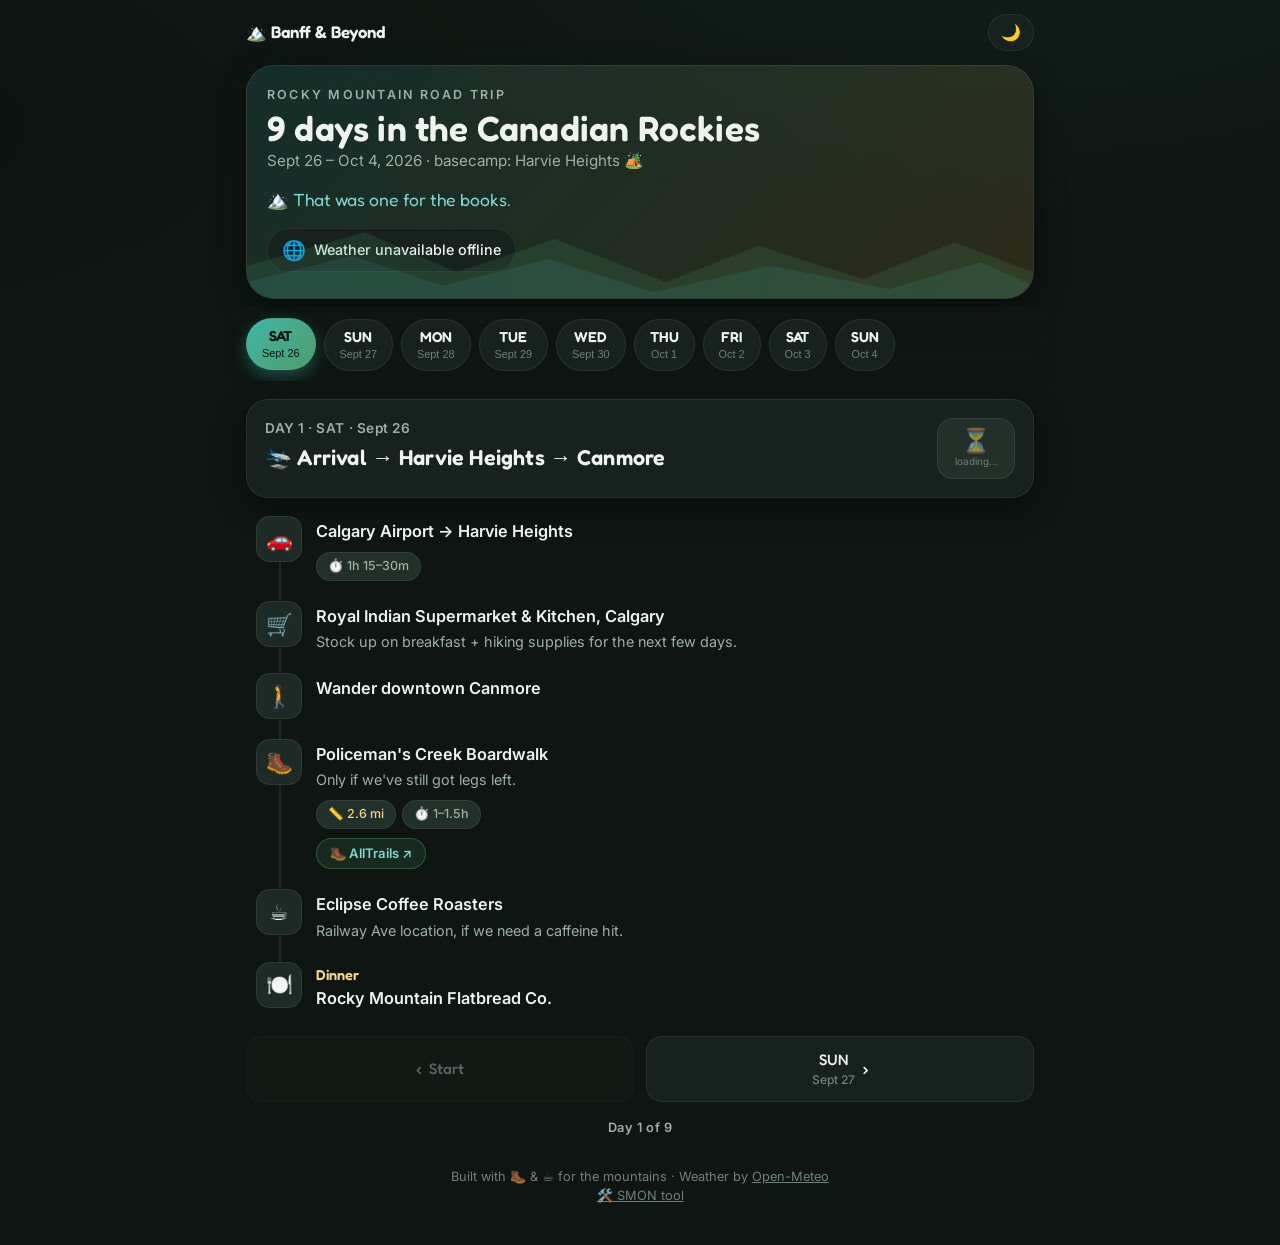
==== trips/2026/09/banff.html @ 2fdc18a4 "restore itenrary" ====
<!doctype html>
<html lang="en" data-theme="dark">
<head>
<meta charset="utf-8">
<meta name="viewport" content="width=device-width, initial-scale=1, viewport-fit=cover">
<meta name="theme-color" content="#0e1512">
<title>🏔️ Banff Trip · Sept 26 – Oct 4</title>
<link rel="icon" href="data:image/svg+xml,%3Csvg xmlns='http://www.w3.org/2000/svg' viewBox='0 0 100 100'%3E%3Ctext y='.9em' font-size='90'%3E🏔️%3C/text%3E%3C/svg%3E">
<link rel="preconnect" href="https://fonts.googleapis.com">
<link rel="preconnect" href="https://fonts.gstatic.com" crossorigin>
<link href="https://fonts.googleapis.com/css2?family=Fredoka:wght@400;500;600;700&family=Inter:wght@400;500;600;700&display=swap" rel="stylesheet">
<style>
  :root{
    --gold:#e8b04b; --gold-soft:#f4d18a;
    --teal:#3fb6a8; --teal-soft:#7fd6cc;
    --pine:#4f9d69; --berry:#d9756b;
    --radius-xl:28px; --radius-lg:22px; --radius-md:16px; --radius-sm:12px;
    --shadow:0 10px 30px rgba(0,0,0,.35);
    --ease:cubic-bezier(.22,1,.36,1);
  }
  html[data-theme="dark"]{
    --bg:#0e1512; --bg-grad1:#12201b; --bg-grad2:#0c1411;
    --surface:#17211d; --surface-2:#1e2a25; --surface-3:#243029;
    --text:#eef3f0; --text-dim:#9db0a7; --text-faint:#6f817a;
    --border:rgba(255,255,255,.08); --border-strong:rgba(255,255,255,.14);
    --chip:#22302a;
  }
  html[data-theme="light"]{
    --bg:#f4f1e9; --bg-grad1:#eef4ee; --bg-grad2:#f6f2e8;
    --surface:#ffffff; --surface-2:#f6f6f0; --surface-3:#eef0e8;
    --text:#1e2a25; --text-dim:#5a6b63; --text-faint:#8a978f;
    --border:rgba(0,0,0,.08); --border-strong:rgba(0,0,0,.14);
    --chip:#eef2ec; --shadow:0 10px 30px rgba(60,70,60,.12);
  }
  *{box-sizing:border-box;-webkit-tap-highlight-color:transparent}
  body{
    margin:0; font-family:'Inter',system-ui,sans-serif; color:var(--text);
    background:
      radial-gradient(1200px 600px at 80% -10%, var(--bg-grad1), transparent 60%),
      radial-gradient(1000px 500px at -10% 10%, var(--bg-grad2), transparent 55%),
      var(--bg);
    min-height:100vh; line-height:1.5;
    padding-bottom:calc(env(safe-area-inset-bottom) + 40px);
    overflow-x:hidden;
  }
  h1,h2,h3,.display{font-family:'Fredoka',sans-serif;font-weight:600;letter-spacing:.2px}
  a{color:var(--teal-soft)}
  .wrap{max-width:820px;margin:0 auto;padding:0 16px}

  /* ===== Banner ===== */
  .banner{
    position:relative; overflow:hidden; margin:14px 0 8px;
    border-radius:var(--radius-xl); border:1px solid var(--border);
    background:linear-gradient(135deg, rgba(63,182,168,.16), rgba(232,176,75,.14));
    box-shadow:var(--shadow);
  }
  .banner .mountains{position:absolute;inset:auto 0 -1px 0;width:100%;height:80px;opacity:.5}
  .banner-inner{position:relative;padding:20px 20px 26px}
  .kicker{font-size:.78rem;letter-spacing:.18em;text-transform:uppercase;color:var(--text-dim);font-weight:600}
  .banner h1{margin:.15em 0 .1em;font-size:clamp(1.5rem,6vw,2.2rem);line-height:1.05;overflow-wrap:anywhere}
  .banner .sub{color:var(--text-dim);font-size:.95rem}
  .countdown{display:flex;gap:8px;margin-top:16px;flex-wrap:wrap}
  .cd-cell{
    background:var(--surface);border:1px solid var(--border);border-radius:var(--radius-md);
    padding:10px 12px;min-width:64px;text-align:center;backdrop-filter:blur(6px)
  }
  .cd-num{font-family:'Fredoka';font-size:1.7rem;font-weight:700;line-height:1;color:var(--gold-soft)}
  .cd-lbl{font-size:.62rem;letter-spacing:.12em;text-transform:uppercase;color:var(--text-faint);margin-top:4px}
  .cd-msg{margin-top:14px;font-family:'Fredoka';font-size:1.1rem;color:var(--teal-soft)}
  .wx-now{
    display:inline-flex;align-items:center;gap:8px;margin-top:14px;
    background:var(--surface);border:1px solid var(--border);border-radius:999px;
    padding:7px 14px;font-size:.9rem;font-weight:500
  }
  .wx-now .emoji{font-size:1.2rem}

  .topbar{display:flex;justify-content:space-between;align-items:center;gap:10px;padding-top:14px}
  .brand{font-family:'Fredoka';font-weight:600;font-size:1.05rem;display:flex;align-items:center;gap:8px}
  .toggle{
    border:1px solid var(--border);background:var(--surface);color:var(--text);
    border-radius:999px;padding:8px 12px;font-size:1rem;cursor:pointer;transition:transform .2s var(--ease)
  }
  .toggle:active{transform:scale(.9)}

  /* ===== Day tabs ===== */
  .tabs{
    position:sticky;top:0;z-index:20;margin:6px -16px 0;padding:12px 16px 10px;
    display:flex;gap:8px;overflow-x:auto;scrollbar-width:none;
    -webkit-overflow-scrolling:touch;
    background:linear-gradient(var(--bg), color-mix(in srgb, var(--bg) 82%, transparent));
    backdrop-filter:blur(10px);
  }
  .tabs::-webkit-scrollbar{display:none}
  .tab{
    flex:0 0 auto;border:1px solid var(--border);background:var(--surface);
    border-radius:999px;padding:9px 15px;cursor:pointer;transition:all .25s var(--ease);
    text-align:center;line-height:1.15;color:var(--text-dim)
  }
  .tab .dow{font-family:'Fredoka';font-weight:600;font-size:.9rem;display:block;color:var(--text)}
  .tab .dt{font-size:.68rem;color:var(--text-faint)}
  .tab.active{background:linear-gradient(135deg,var(--teal),var(--pine));border-color:transparent;transform:translateY(-1px);box-shadow:0 6px 16px rgba(63,182,168,.35)}
  .tab.active .dow,.tab.active .dt{color:#08130f}
  .tab.today::after{content:"•";color:var(--gold);margin-left:5px}

  /* ===== Day view ===== */
  .day{padding-top:18px;animation:rise .5s var(--ease) both}
  @keyframes rise{from{opacity:0;transform:translateY(14px)}to{opacity:1;transform:none}}
  .day-head{
    display:flex;align-items:flex-start;justify-content:space-between;gap:14px;
    background:var(--surface);border:1px solid var(--border);border-radius:var(--radius-lg);
    padding:18px 18px;box-shadow:var(--shadow)
  }
  .day-head .emoji{font-size:2.2rem;line-height:1}
  .day-head>div:first-child{min-width:0}
  .day-head h2{margin:.1em 0 .15em;font-size:1.35rem;overflow-wrap:anywhere}
  .day-meta{color:var(--text-dim);font-size:.85rem;font-weight:600;letter-spacing:.04em}
  .wx-day{flex:0 0 auto;text-align:center;min-width:78px;background:var(--chip);border:1px solid var(--border);border-radius:var(--radius-md);padding:10px 8px}
  .wx-day .em{font-size:1.5rem;line-height:1}
  .wx-day .hi{font-family:'Fredoka';font-weight:600;font-size:1rem;margin-top:2px}
  .wx-day .lo{color:var(--text-faint);font-size:.78rem}
  .wx-day .pop{color:var(--teal-soft);font-size:.7rem;margin-top:3px}
  .wx-day.pending .em{opacity:.6}
  .wx-day .soon{font-size:.62rem;color:var(--text-faint);line-height:1.25;margin-top:2px}

  /* timeline */
  .timeline{margin-top:16px;position:relative;padding-left:10px}
  .item{
    position:relative;display:flex;gap:14px;padding:2px 0 18px;
    animation:rise .5s var(--ease) both
  }
  .item::before{content:"";position:absolute;left:23px;top:44px;bottom:-4px;width:2px;background:var(--border)}
  .item:last-child::before{display:none}
  .ic{
    flex:0 0 46px;width:46px;height:46px;border-radius:14px;display:grid;place-items:center;
    font-size:1.35rem;background:var(--surface-2);border:1px solid var(--border);z-index:1
  }
  .item.tip .ic{background:rgba(232,176,75,.16);border-color:rgba(232,176,75,.4)}
  .item.warning .ic{background:rgba(217,117,107,.16);border-color:rgba(217,117,107,.45)}
  .item.decision .ic{background:rgba(63,182,168,.16);border-color:rgba(63,182,168,.4)}
  .body{flex:1;min-width:0;padding-top:2px}
  .time{font-family:'Fredoka';font-weight:600;color:var(--gold-soft);font-size:.9rem}
  .item.tip .time{color:var(--gold-soft)}
  .ttl{font-weight:600;font-size:1.02rem;margin:1px 0}
  .desc{color:var(--text-dim);font-size:.9rem;margin-top:3px}
  .desc em{color:var(--text-faint);font-style:italic}
  .pills{display:flex;flex-wrap:wrap;gap:6px;margin-top:9px}
  .pill{background:var(--chip);border:1px solid var(--border);border-radius:999px;padding:4px 11px;font-size:.78rem;color:var(--text-dim);font-weight:500}
  .pill.b{color:var(--gold-soft)}
  .trail{
    display:inline-flex;align-items:center;gap:6px;margin-top:9px;text-decoration:none;
    background:rgba(79,157,105,.16);border:1px solid rgba(79,157,105,.4);color:var(--teal-soft);
    border-radius:999px;padding:5px 13px;font-size:.82rem;font-weight:600;transition:transform .2s var(--ease)
  }
  .trail:active{transform:scale(.96)}

  .navrow{display:flex;justify-content:space-between;gap:12px;margin-top:6px}
  .navbtn{
    flex:1;border:1px solid var(--border);background:var(--surface);color:var(--text);
    border-radius:var(--radius-md);padding:13px;cursor:pointer;font-family:'Fredoka';font-weight:500;
    font-size:.95rem;transition:all .2s var(--ease);display:flex;align-items:center;justify-content:center;gap:8px
  }
  .navbtn:active{transform:scale(.97)}
  .navbtn:disabled{opacity:.35;cursor:default}
  .navbtn .mini{color:var(--text-faint);font-family:'Inter';font-size:.75rem;font-weight:500}

  footer{text-align:center;color:var(--text-faint);font-size:.8rem;margin-top:30px;padding:0 16px}
  footer a{color:var(--text-faint)}
  .progress{color:var(--text-dim);font-size:.8rem;text-align:center;margin-top:16px;font-weight:600;letter-spacing:.04em}
</style>
</head>
<body>
<div class="wrap">
  <div class="topbar">
    <div class="brand">🏔️ Banff &amp; Beyond</div>
    <button class="toggle" id="themeToggle" title="Toggle theme" aria-label="Toggle theme">🌙</button>
  </div>

  <section class="banner">
    <div class="banner-inner">
      <div class="kicker">Rocky Mountain Road Trip</div>
      <h1>9 days in the Canadian Rockies</h1>
      <div class="sub">Sept 26 – Oct 4, 2026 · basecamp: Harvie Heights 🏕️</div>
      <div class="countdown" id="countdown"></div>
      <div class="cd-msg" id="cdMsg"></div>
      <div class="wx-now" id="wxNow"><span class="emoji">📡</span><span>Fetching mountain weather…</span></div>
    </div>
    <svg class="mountains" viewBox="0 0 1200 120" preserveAspectRatio="none" aria-hidden="true">
      <path d="M0,120 L0,70 L180,20 L320,80 L470,30 L640,95 L780,40 L940,90 L1080,35 L1200,80 L1200,120 Z" fill="var(--pine)" opacity=".35"/>
      <path d="M0,120 L0,95 L160,55 L300,100 L460,60 L620,110 L800,70 L980,105 L1120,65 L1200,100 L1200,120 Z" fill="var(--teal)" opacity=".3"/>
    </svg>
  </section>

  <nav class="tabs" id="tabs"></nav>
  <main id="dayView"></main>

  <div class="navrow">
    <button class="navbtn" id="prevBtn">‹ <span><span class="pdow"></span><br><span class="mini pdate"></span></span></button>
    <button class="navbtn" id="nextBtn"><span><span class="ndow"></span><br><span class="mini ndate"></span></span> ›</button>
  </div>
  <div class="progress" id="progress"></div>

  <footer>
    Built with 🥾 &amp; ☕ for the mountains · Weather by <a href="https://open-meteo.com" target="_blank" rel="noopener">Open-Meteo</a><br>
    <a href="../../../PPTGenerator/SMONGenerator.html">🛠️ SMON tool</a>
  </footer>
</div>

<script>
// ---------- Trip data ----------
const TRIP = [
  { dow:"SAT", date:"Sept 26", iso:"2026-09-26", emoji:"🛬", title:"Arrival → Harvie Heights → Canmore",
    loc:{name:"Canmore", lat:51.089, lon:-115.359},
    items:[
      {kind:"drive", title:"Calgary Airport → Harvie Heights", dur:"1h 15–30m"},
      {kind:"shop", title:"Royal Indian Supermarket & Kitchen, Calgary", desc:"Stock up on breakfast + hiking supplies for the next few days."},
      {kind:"walk", title:"Wander downtown Canmore"},
      {kind:"hike", title:"Policeman's Creek Boardwalk", desc:"Only if we've still got legs left.", dist:"2.6 mi", dur:"1–1.5h", trail:"https://www.alltrails.com/trail/canada/alberta/policemans-creek-boardwalk-trail"},
      {kind:"cafe", title:"Eclipse Coffee Roasters", desc:"Railway Ave location, if we need a caffeine hit."},
      {kind:"food", time:"Dinner", title:"Rocky Mountain Flatbread Co."},
    ]},
  { dow:"SUN", date:"Sept 27", iso:"2026-09-27", emoji:"💧", title:"Johnston Canyon → Banff",
    loc:{name:"Banff", lat:51.178, lon:-115.571},
    items:[
      {kind:"wake", time:"08:30", title:"Leave Harvie Heights", desc:"After breakfast at home."},
      {kind:"drive", title:"→ Johnston Canyon", dur:"~30 min"},
      {kind:"hike", time:"09:00", title:"Johnston Canyon — Lower + Upper Falls", desc:"Skip the Ink Pots, it makes the day too long.", dist:"3.5 mi", dur:"2–2.5h", trail:"https://www.alltrails.com/trail/canada/alberta/johnston-canyon-to-upper-falls"},
      {kind:"tip", title:"Get here before 9am", desc:"Later than 9 = crowds. Not recommended. Hungry on site? Blackswift Bistro — but it's overpriced & mediocre."},
      {kind:"drive", time:"11:30", title:"→ Banff", dur:"~25 min"},
      {kind:"food", time:"12:00–14:00", title:"Lunch + Banff Avenue", desc:"The Old Spaghetti Factory or Whitebark Cafe. Walk the strip."},
      {kind:"hike", time:"14:00", title:"Bow Falls Viewpoint", desc:"Very easy stroll.", dist:"1.7 mi", dur:"30–45m", trail:"https://www.alltrails.com/trail/canada/alberta/bow-falls-viewpoint"},
      {kind:"activity", time:"15:00–17:00", title:"Wander Banff / chill"},
      {kind:"food", time:"Dinner", title:"The Bison Restaurant & Terrace", desc:"Pricey — or keep it casual at Three Bears Brewery & Restaurant."},
      {kind:"drive", time:"~18:30", title:"Back to Harvie Heights", dur:"~20 min"},
    ]},
  { dow:"MON", date:"Sept 28", iso:"2026-09-28", emoji:"🚡", title:"Banff + Gondola",
    loc:{name:"Banff", lat:51.178, lon:-115.571},
    items:[
      {kind:"hike", time:"09:30–12:00", title:"Tunnel Mountain Summit", dist:"2.9 mi", dur:"1.5–2h", trail:"https://www.alltrails.com/trail/canada/alberta/tunnel-mountain-summit"},
      {kind:"home", time:"12:30", title:"Back to the Airbnb + lunch"},
      {kind:"drive", time:"~15:30", title:"Head to Banff Gondola"},
      {kind:"warning", title:"Gondola parking is limited", desc:"Figure this out ahead of time. #TODO"},
      {kind:"gondola", time:"16:00–18:30", title:"Banff Gondola", desc:"Ride up → summit boardwalk → viewpoints → soak in the mountains."},
      {kind:"food", time:"Dinner", title:"Mumbai Local Indian Cuisine"},
    ]},
  { dow:"TUE", date:"Sept 29", iso:"2026-09-29", emoji:"🛣️", title:"Icefields Parkway Road Trip",
    loc:{name:"Columbia Icefield", lat:52.19, lon:-117.22},
    items:[
      {kind:"wake", time:"~08:30", title:"Leave the Airbnb"},
      {kind:"view", title:"Stop 1 — Bow Lake", desc:"~09:15. Short walk around the lake & viewpoints. Map to Crowfoot Glacier Viewpoint."},
      {kind:"hike", time:"10:00–11:00", title:"Stop 2 — Peyto Lake Panorama", dist:"1.6 mi", dur:"0.5–1h", trail:"https://www.alltrails.com/trail/canada/alberta/peyto-lake-panorama-overlook"},
      {kind:"stop", time:"~12:00", title:"Stop 3 — Saskatchewan River Crossing", desc:"Lunch / fuel / bathroom at The Crossing gas station. Bring food from Canmore. Map to Howse Pass Viewpoint."},
      {kind:"view", time:"13:30–15:00", title:"Stop 4 — Columbia Icefield", desc:"See the Athabasca Glacier. The Skywalk is $49 CAD per person."},
      {kind:"drive", time:"~15:00", title:"Turn around → Harvie Heights", dur:"2.5–3h + stops"},
      {kind:"food", time:"18:00–19:00", title:"Dinner in Canmore", desc:"The Grizzly Paw Pub — casual."},
      {kind:"tip", title:"Check conditions that morning", desc:"Parks Canada road/trail conditions for snow before you commit."},
    ]},
  { dow:"WED", date:"Sept 30", iso:"2026-09-30", emoji:"🌲", title:"Yoho National Park",
    loc:{name:"Emerald Lake", lat:51.443, lon:-116.528},
    items:[
      {kind:"drive", time:"08:00", title:"Harvie Heights → Emerald Lake", dur:"~1h"},
      {kind:"hike", time:"09:00", title:"Emerald Lake Loop", dist:"3.3 mi", dur:"~1.5h", trail:"https://www.alltrails.com/trail/canada/british-columbia/emerald-lake-loop"},
      {kind:"drive", time:"11:00", title:"→ Takakkaw Falls", dur:"~30 min"},
      {kind:"hike", title:"Takakkaw Falls Trail", dist:"0.9 mi", dur:"~45m", trail:"https://www.alltrails.com/trail/canada/british-columbia/takakkaw-falls-trail"},
      {kind:"food", title:"Lunch — Yoho Corner Store", desc:"In Field, BC."},
      {kind:"drive", time:"13:30–14:00", title:"Start back → Harvie Heights", dur:"~1h 15"},
      {kind:"cafe", time:"~15:30", title:"Canmore coffee", desc:"ÉpiCanmore for a pastry, or Eclipse Coffee Roasters."},
      {kind:"food", time:"Dinner", title:"Ramen Arashi, Canmore", desc:"Keep it easy."},
    ]},
  { dow:"THU", date:"Oct 1", iso:"2026-10-01", emoji:"🧘", title:"Flex / Canmore Day",
    loc:{name:"Canmore", lat:51.089, lon:-115.359},
    items:[
      {kind:"decision", title:"Weather buffer day", desc:"Icefields Parkway sucked on the 29th? Do it today. Yoho sucked? Do Yoho today."},
      {kind:"cafe", time:"09:00", title:"Canmore breakfast", desc:"The Summit Cafe — known for breakfast & coffee."},
      {kind:"hike", title:"Grassi Lakes", dist:"2.2 mi", dur:"~2h", trail:"https://www.alltrails.com/trail/canada/alberta/grassi-lake-trail"},
      {kind:"activity", title:"Rest in Canmore or Banff", desc:"Cascade of Time Garden, Bow Falls Viewpoint, or Mount Norquay Lookout."},
    ]},
  { dow:"FRI", date:"Oct 2", iso:"2026-10-02", emoji:"🛶", title:"Lake Minnewanka / Rest",
    loc:{name:"Lake Minnewanka", lat:51.234, lon:-115.480},
    items:[
      {kind:"drive", time:"09:00", title:"Leave Harvie Heights", desc:"Banff → Lake Minnewanka Scenic Drive."},
      {kind:"view", title:"Lakeside wander", desc:"Walk the shore & viewpoints. Also Two Jack Lake and Johnson Lake. No major hike."},
      {kind:"food", time:"12:30", title:"Lunch in Banff", desc:"Then spend the afternoon wandering. Another hike if there's interest."},
      {kind:"food", time:"~17:00", title:"Early dinner — Crazyweed Kitchen"},
    ]},
  { dow:"SAT", date:"Oct 3", iso:"2026-10-03", emoji:"🍁", title:"Lake Louise + Moraine + Larch Valley",
    loc:{name:"Lake Louise", lat:51.417, lon:-116.217},
    items:[
      {kind:"wake", time:"05:45", title:"Wake up", desc:"Yes, really. Early wake up. 😴"},
      {kind:"drive", time:"06:15", title:"→ Lake Louise Park & Ride", dur:"~45 min"},
      {kind:"warning", time:"07:00", title:"Park at the Park & Ride — 1 Whitehorn Road", desc:"Don't try the Lake Louise lakeshore lot. Shuttle-reservation holders use the Park & Ride; the lakeshore is extremely limited."},
      {kind:"activity", time:"07:15–07:30", title:"Shuttle to Lake Louise"},
      {kind:"hike", time:"08:00", title:"Lake Louise Lakeshore", desc:"No need for the whole trail — just walk the lake for the views.", dist:"2.9 mi", dur:"1.5h", trail:"https://www.alltrails.com/trail/canada/alberta/lake-louise-lakeshore"},
      {kind:"activity", time:"09:30–10:00", title:"Lake Connector → Moraine Lake", desc:"Every 30 min, 7am–6pm, included with your shuttle. First-come, first-served."},
      {kind:"view", time:"~10:30", title:"Moraine Lake", desc:"Rockpile viewpoint + shoreline."},
      {kind:"decision", title:"Are conditions good?", desc:"YES → Larch Valley (3–4h). Best hike of the trip — dates are near-perfect for fall larch colors. Snowy/icy/bad visibility or just not feeling it? NO NEED TO FORCE IT — enjoy Moraine and head back.", trail:"https://www.alltrails.com/trail/canada/alberta/larch-valley-trail"},
      {kind:"tip", title:"Larches not yellow yet?", desc:"Do the Big Beehive instead: Lake Louise → Mirror Lake → Lake Agnes → Tea House → Big Beehive.", trail:"https://www.alltrails.com/trail/canada/alberta/the-big-beehive-trail"},
      {kind:"warning", time:"15:00–16:00", title:"Watch the last shuttles", desc:"Connector's last run from Moraine is 6pm; last shuttle back to Park & Ride is 7:30pm."},
      {kind:"drive", time:"17:00–18:00", title:"Park & Ride → Harvie Heights", dur:"~45 min"},
      {kind:"food", time:"Dinner", title:"Something easy in Canmore"},
    ]},
  { dow:"SUN", date:"Oct 4", iso:"2026-10-04", emoji:"✈️", title:"Go Home",
    loc:{name:"Calgary", lat:51.045, lon:-114.057},
    items:[
      {kind:"plane", title:"Fly home", desc:"No itinerary. Just memories (and probably sore legs)."},
    ]},
];

const ICONS={drive:"🚗",hike:"🥾",food:"🍽️",cafe:"☕",shop:"🛒",walk:"🚶",view:"🏔️",activity:"✨",tip:"💡",warning:"⚠️",decision:"🤔",gondola:"🚡",wake:"⏰",home:"🏠",plane:"✈️",stop:"⛽",lake:"🏞️"};
const TRIP_START = new Date("2026-09-26T00:00:00-06:00");
let active = 0;
// iOS Universal Links (alltrails.com/trail/* opens the AllTrails app if installed)
// fire reliably only on a same-tab navigation, so avoid target="_blank" there.
const isIOS = /iP(hone|ad|od)/.test(navigator.userAgent) ||
  (navigator.platform === "MacIntel" && navigator.maxTouchPoints > 1);
const TRAIL_TARGET = isIOS ? "_self" : "_blank";

// ---------- Weather ----------
function wmo(code){
  const m={0:["☀️","Clear"],1:["🌤️","Mostly clear"],2:["⛅","Partly cloudy"],3:["☁️","Overcast"],
    45:["🌫️","Fog"],48:["🌫️","Rime fog"],51:["🌦️","Light drizzle"],53:["🌦️","Drizzle"],55:["🌦️","Heavy drizzle"],
    56:["🌧️","Freezing drizzle"],57:["🌧️","Freezing drizzle"],61:["🌧️","Light rain"],63:["🌧️","Rain"],65:["🌧️","Heavy rain"],
    66:["🌧️","Freezing rain"],67:["🌧️","Freezing rain"],71:["🌨️","Light snow"],73:["🌨️","Snow"],75:["❄️","Heavy snow"],
    77:["🌨️","Snow grains"],80:["🌦️","Showers"],81:["🌦️","Showers"],82:["⛈️","Heavy showers"],85:["🌨️","Snow showers"],
    86:["❄️","Snow showers"],95:["⛈️","Thunderstorm"],96:["⛈️","Storm + hail"],99:["⛈️","Storm + hail"]};
  return m[code]||["🌡️","—"];
}
async function loadWeather(){
  const lats=TRIP.map(d=>d.loc.lat).join(",");
  const lons=TRIP.map(d=>d.loc.lon).join(",");
  const url=`https://api.open-meteo.com/v1/forecast?latitude=${lats}&longitude=${lons}`+
    `&daily=weather_code,temperature_2m_max,temperature_2m_min,precipitation_probability_max`+
    `&current=temperature_2m,weather_code&timezone=America%2FEdmonton&forecast_days=16`;
  try{
    const res=await fetch(url); const data=await res.json();
    const arr=Array.isArray(data)?data:[data];
    // Banner: current at basecamp (day 0 / Canmore)
    const now=arr[0]?.current;
    if(now){const [em,txt]=wmo(now.weather_code);
      document.getElementById("wxNow").innerHTML=
        `<span class="emoji">${em}</span><span>Canmore now · <b>${Math.round(now.temperature_2m)}°C</b> · ${txt}</span>`;}
    // Per-day
    TRIP.forEach((d,i)=>{
      const day=arr[i]?.daily; if(!day) return;
      const idx=day.time.indexOf(d.iso);
      d.wx = idx>=0 ? {
        code:day.weather_code[idx], hi:Math.round(day.temperature_2m_max[idx]),
        lo:Math.round(day.temperature_2m_min[idx]), pop:day.precipitation_probability_max[idx]
      } : null;
      d.wxLoaded=true;
    });
    // Update only the visible weather chip — re-rendering the whole day here
    // would replay the intro animation and look like a page refresh.
    const chip=document.querySelector("#dayView .wx-day");
    if(chip) chip.outerHTML=wxBox(TRIP[active]);
  }catch(e){
    document.getElementById("wxNow").innerHTML=`<span class="emoji">🌐</span><span>Weather unavailable offline</span>`;
  }
}

// ---------- Render ----------
function wxBox(d){
  if(!d.wxLoaded) return `<div class="wx-day pending"><div class="em">⏳</div><div class="soon">loading…</div></div>`;
  if(!d.wx) return `<div class="wx-day pending"><div class="em">🔮</div><div class="soon">forecast unlocks ~16 days out</div></div>`;
  const [em]=wmo(d.wx.code);
  return `<div class="wx-day"><div class="em">${em}</div><div class="hi">${d.wx.hi}°</div>`+
    `<div class="lo">low ${d.wx.lo}°</div>`+(d.wx.pop!=null?`<div class="pop">💧${d.wx.pop}%</div>`:``)+`</div>`;
}
function renderTabs(){
  const t=document.getElementById("tabs");
  const todayIso=new Date().toISOString().slice(0,10);
  t.innerHTML=TRIP.map((d,i)=>
    `<button class="tab ${i===active?'active':''} ${d.iso===todayIso?'today':''}" data-i="${i}">
      <span class="dow">${d.dow}</span><span class="dt">${d.date}</span></button>`).join("");
  t.querySelectorAll(".tab").forEach(b=>b.onclick=()=>select(+b.dataset.i));
  const a=t.querySelector(".tab.active"); if(a) a.scrollIntoView({inline:"center",block:"nearest",behavior:"smooth"});
}
function renderDay(i){
  const d=TRIP[i];
  const items=d.items.map((it,n)=>{
    const stats=[it.dist&&`<span class="pill b">📏 ${it.dist}</span>`,it.dur&&`<span class="pill">⏱️ ${it.dur}</span>`].filter(Boolean).join("");
    const trail=it.trail?`<a class="trail" href="${it.trail}" target="${TRAIL_TARGET}" rel="noopener">🥾 AllTrails ↗</a>`:"";
    return `<div class="item ${it.kind}" style="animation-delay:${n*45}ms">
      <div class="ic">${ICONS[it.kind]||"✨"}</div>
      <div class="body">
        ${it.time?`<div class="time">${it.time}</div>`:""}
        <div class="ttl">${it.title}</div>
        ${it.desc?`<div class="desc">${it.desc}</div>`:""}
        ${stats?`<div class="pills">${stats}</div>`:""}
        ${trail}
      </div></div>`;
  }).join("");
  document.getElementById("dayView").innerHTML=
    `<div class="day" key="${i}">
      <div class="day-head">
        <div><div class="day-meta">DAY ${i+1} · ${d.dow} · ${d.date}</div>
          <h2>${d.emoji} ${d.title}</h2></div>
        ${wxBox(d)}
      </div>
      <div class="timeline">${items}</div>
    </div>`;
  // nav labels
  const prev=TRIP[i-1], next=TRIP[i+1];
  const pb=document.getElementById("prevBtn"), nb=document.getElementById("nextBtn");
  pb.disabled=!prev; nb.disabled=!next;
  pb.querySelector(".pdow").textContent=prev?prev.dow:"Start";
  pb.querySelector(".pdate").textContent=prev?prev.date:"";
  nb.querySelector(".ndow").textContent=next?next.dow:"End";
  nb.querySelector(".ndate").textContent=next?next.date:"";
  document.getElementById("progress").textContent=`Day ${i+1} of ${TRIP.length}`;
}
function scrollToDay(){
  // Can't anchor to the sticky tabs (they're already pinned at top:0, so
  // scrollIntoView no-ops). Instead scroll the day content into view and let
  // scroll-margin-top reserve space for the sticky bar — no offset math.
  const view=document.getElementById("dayView");
  view.style.scrollMarginTop=document.getElementById("tabs").offsetHeight+"px";
  view.scrollIntoView({behavior:"smooth",block:"start"});
}
function updateURL(){
  // Short, index-based deep link, e.g. ?i=0 for day 1. replaceState keeps
  // refresh on the same day without cluttering history.
  try{ history.replaceState(null,"","?i="+active); }catch(e){}
}
function select(i){
  active=Math.max(0,Math.min(TRIP.length-1,i));
  renderTabs(); renderDay(active); scrollToDay(); updateURL();
}

// ---------- Countdown ----------
function tick(){
  const now=new Date(), diff=TRIP_START-now;
  const cd=document.getElementById("countdown"), msg=document.getElementById("cdMsg");
  if(diff<=0){
    const end=new Date("2026-10-05T00:00:00-06:00");
    cd.style.display="none";
    msg.textContent = now<end ? "🎉 The adventure is happening RIGHT NOW!" : "🏔️ That was one for the books.";
    return;
  }
  const d=Math.floor(diff/864e5), h=Math.floor(diff/36e5)%24, m=Math.floor(diff/6e4)%60, s=Math.floor(diff/1e3)%60;
  const cell=(n,l)=>`<div class="cd-cell"><div class="cd-num">${String(n).padStart(2,"0")}</div><div class="cd-lbl">${l}</div></div>`;
  cd.innerHTML=cell(d,"days")+cell(h,"hrs")+cell(m,"min")+cell(s,"sec");
  msg.textContent=`⛰️ ${d} sleep${d===1?"":"s"} until the mountains!`;
}

// ---------- Theme ----------
const tgl=document.getElementById("themeToggle");
function setTheme(t){document.documentElement.dataset.theme=t;tgl.textContent=t==="dark"?"🌙":"☀️";localStorage.setItem("banff-theme",t);}
tgl.onclick=()=>setTheme(document.documentElement.dataset.theme==="dark"?"light":"dark");
setTheme(localStorage.getItem("banff-theme")||"dark");

// ---------- Nav + swipe ----------
document.getElementById("prevBtn").onclick=()=>select(active-1);
document.getElementById("nextBtn").onclick=()=>select(active+1);
document.addEventListener("keydown",e=>{if(e.key==="ArrowLeft")select(active-1);if(e.key==="ArrowRight")select(active+1);});
let tx=0;
const mv=document.getElementById("dayView");
mv.addEventListener("touchstart",e=>tx=e.changedTouches[0].clientX,{passive:true});
mv.addEventListener("touchend",e=>{const dx=e.changedTouches[0].clientX-tx;if(Math.abs(dx)>60)select(active+(dx<0?1:-1));},{passive:true});

// ---------- Boot ----------
// Priority: ?i= param → today (if in trip) → day 1.
(function initDay(){
  const p=parseInt(new URLSearchParams(location.search).get("i"),10);
  if(Number.isInteger(p)&&p>=0&&p<TRIP.length){active=p;return;}
  const todayIso=new Date().toISOString().slice(0,10);
  const idx=TRIP.findIndex(d=>d.iso===todayIso);
  active=idx>=0?idx:0;
})();
renderTabs(); renderDay(active); updateURL(); tick(); setInterval(tick,1000); loadWeather();
</script>
</body>
</html>
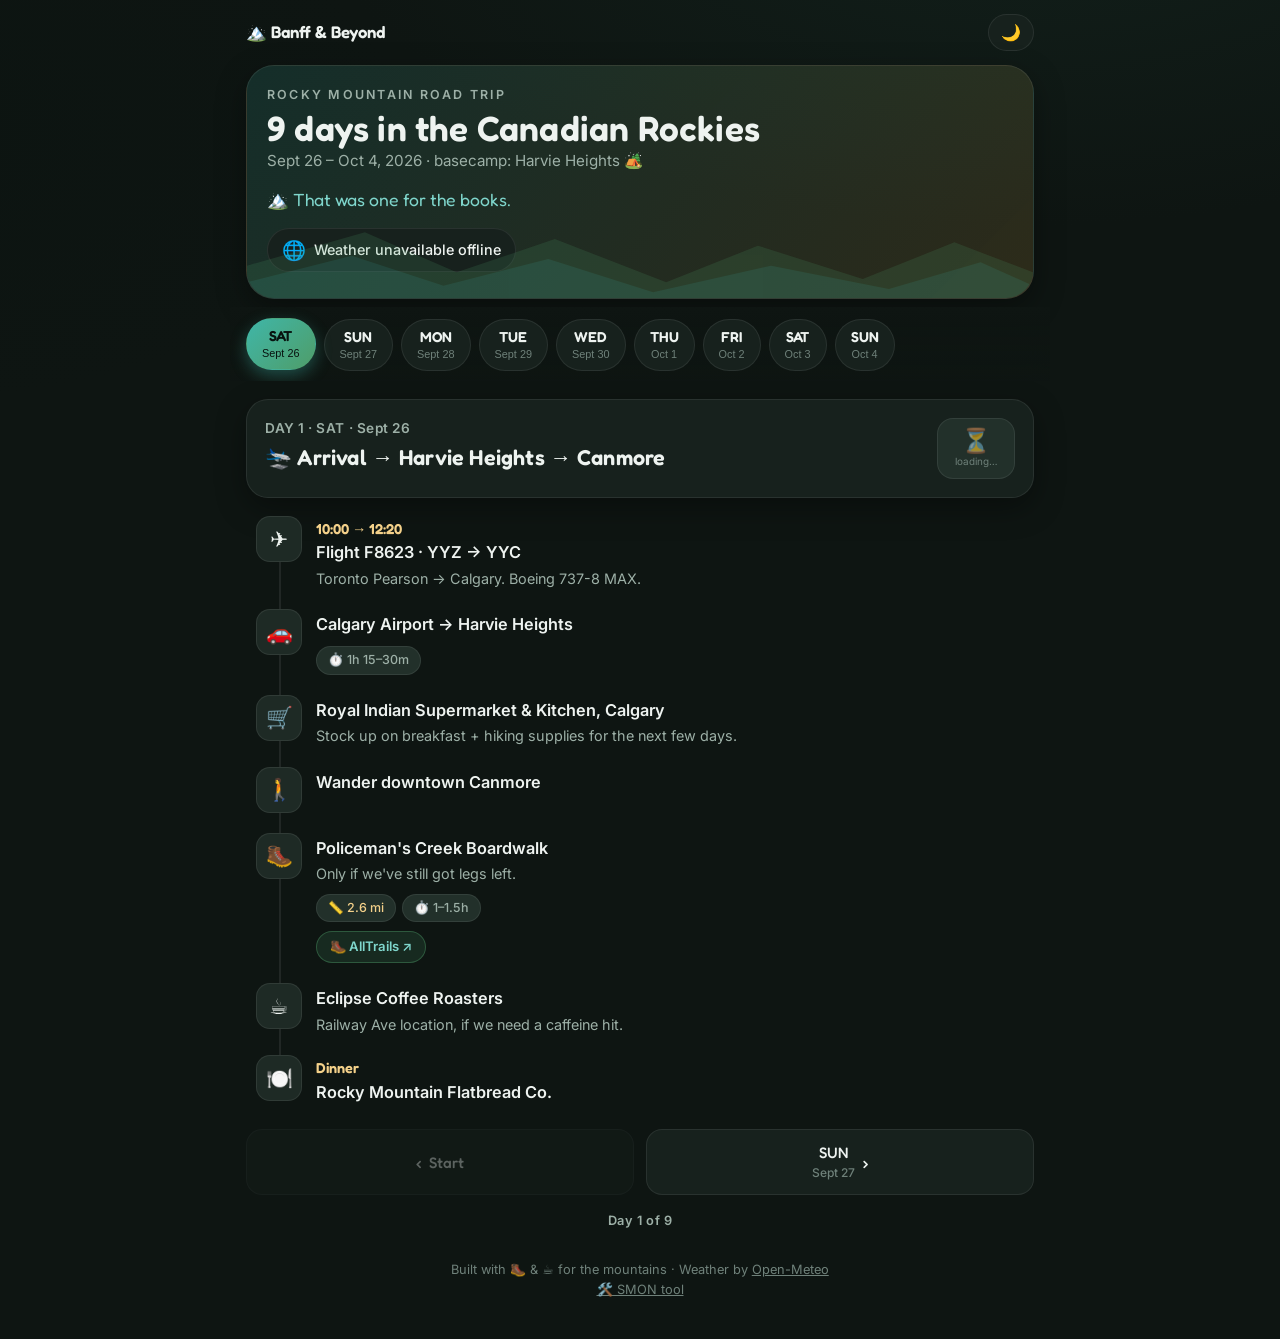
==== commit 36981c93: "Add flight details" ====
--- a/trips/2026/09/banff.html
+++ b/trips/2026/09/banff.html
@@ -211,6 +211,7 @@
   { dow:"SAT", date:"Sept 26", iso:"2026-09-26", emoji:"🛬", title:"Arrival → Harvie Heights → Canmore",
     loc:{name:"Canmore", lat:51.089, lon:-115.359},
     items:[
+      {kind:"plane", time:"10:00 → 12:20", title:"Flight F8623 · YYZ → YYC", desc:"Toronto Pearson → Calgary. Boeing 737-8 MAX."},
       {kind:"drive", title:"Calgary Airport → Harvie Heights", dur:"1h 15–30m"},
       {kind:"shop", title:"Royal Indian Supermarket & Kitchen, Calgary", desc:"Stock up on breakfast + hiking supplies for the next few days."},
       {kind:"walk", title:"Wander downtown Canmore"},
@@ -301,7 +302,7 @@
   { dow:"SUN", date:"Oct 4", iso:"2026-10-04", emoji:"✈️", title:"Go Home",
     loc:{name:"Calgary", lat:51.045, lon:-114.057},
     items:[
-      {kind:"plane", title:"Fly home", desc:"No itinerary. Just memories (and probably sore legs)."},
+      {kind:"plane", time:"13:20 → 19:15", title:"Flight F8622 · YYC → YYZ", desc:"Calgary → Toronto Pearson. Boeing 737-8 MAX. Just memories (and probably sore legs)."},
     ]},
 ];
 
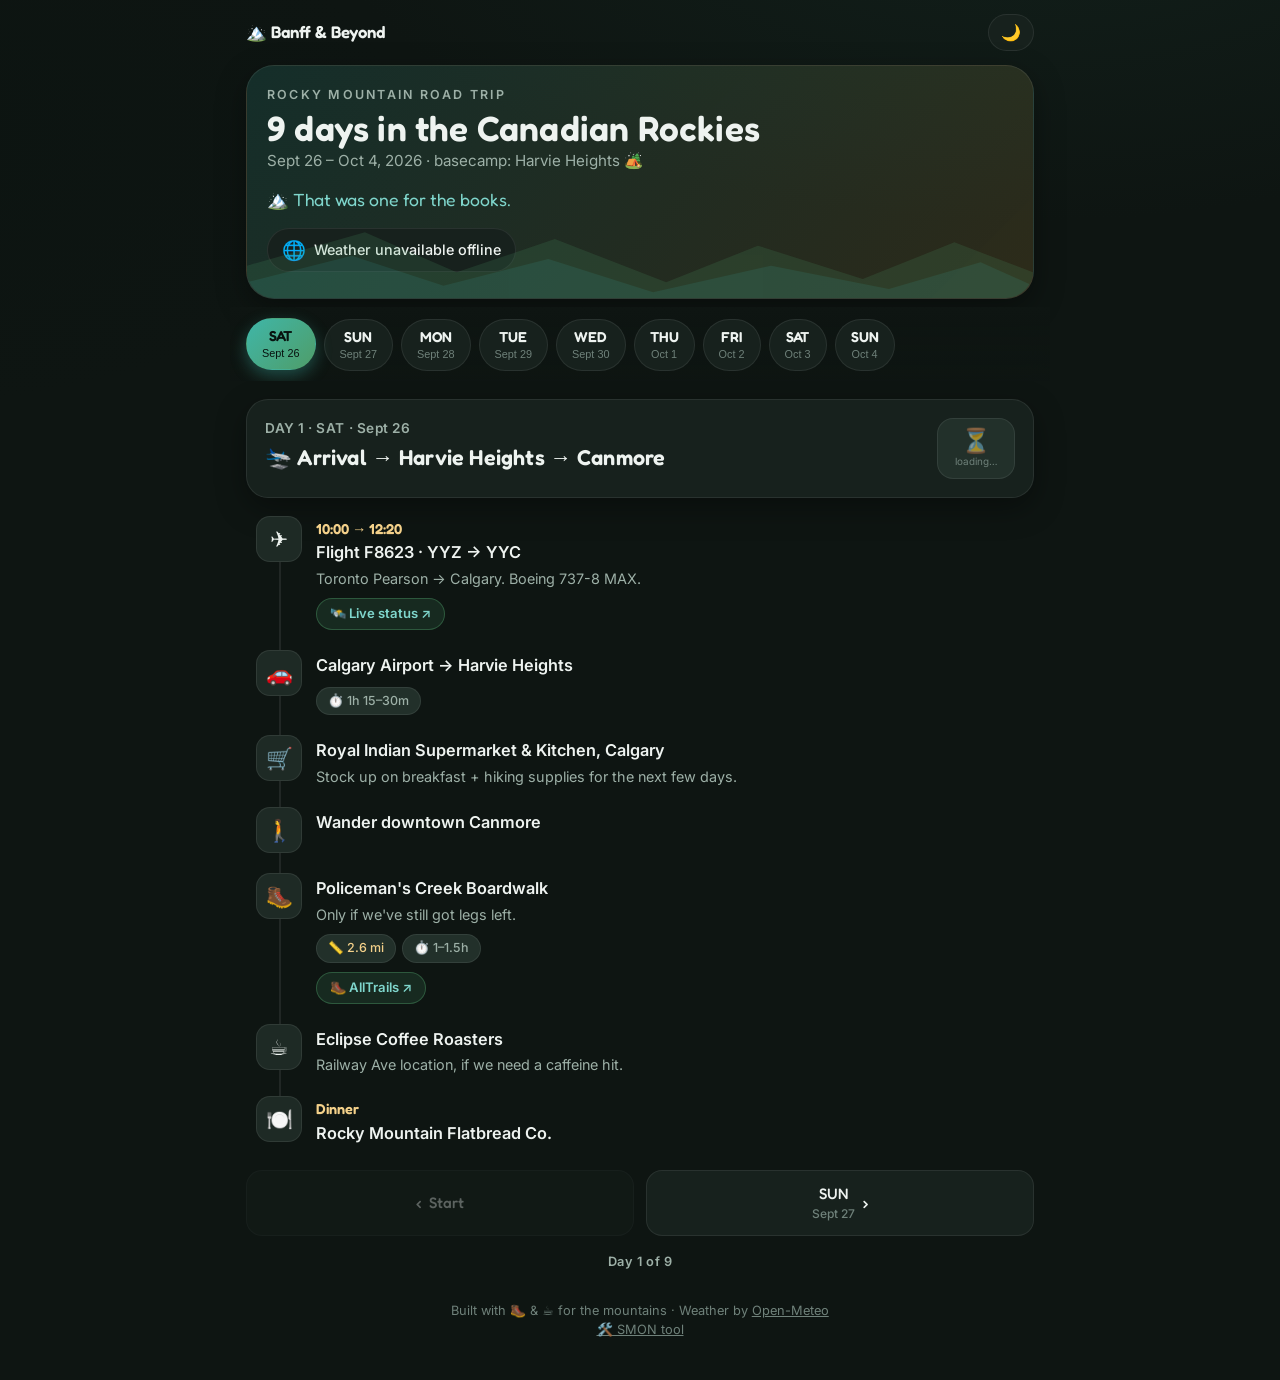
==== commit a19119a3: "added flight tracker link" ====
--- a/trips/2026/09/banff.html
+++ b/trips/2026/09/banff.html
@@ -153,6 +153,22 @@
   }
   .trail:active{transform:scale(.96)}
 
+  .flight-alert{
+    display:flex;align-items:center;gap:10px;flex-wrap:wrap;margin-top:16px;
+    padding:14px 16px;border-radius:var(--radius-lg);font-weight:600;
+    background:linear-gradient(135deg,rgba(232,176,75,.24),rgba(63,182,168,.18));
+    border:1px solid rgba(232,176,75,.5);animation:rise .5s var(--ease) both
+  }
+  .flight-alert .fa-em{font-size:1.4rem;line-height:1}
+  .flight-alert .fa-txt{flex:1;min-width:0}
+  .flight-alert .fa-sub{display:block;font-weight:500;color:var(--text-dim);font-size:.82rem}
+  .flight-alert a{
+    text-decoration:none;background:var(--surface);border:1px solid var(--border);
+    border-radius:999px;padding:7px 14px;font-size:.82rem;font-weight:700;
+    color:var(--gold-soft);white-space:nowrap;transition:transform .2s var(--ease)
+  }
+  .flight-alert a:active{transform:scale(.96)}
+
   .navrow{display:flex;justify-content:space-between;gap:12px;margin-top:6px}
   .navbtn{
     flex:1;border:1px solid var(--border);background:var(--surface);color:var(--text);
@@ -211,7 +227,7 @@
   { dow:"SAT", date:"Sept 26", iso:"2026-09-26", emoji:"🛬", title:"Arrival → Harvie Heights → Canmore",
     loc:{name:"Canmore", lat:51.089, lon:-115.359},
     items:[
-      {kind:"plane", time:"10:00 → 12:20", title:"Flight F8623 · YYZ → YYC", desc:"Toronto Pearson → Calgary. Boeing 737-8 MAX."},
+      {kind:"plane", time:"10:00 → 12:20", title:"Flight F8623 · YYZ → YYC", desc:"Toronto Pearson → Calgary. Boeing 737-8 MAX.", track:"https://www.flightradar24.com/data/flights/f8623"},
       {kind:"drive", title:"Calgary Airport → Harvie Heights", dur:"1h 15–30m"},
       {kind:"shop", title:"Royal Indian Supermarket & Kitchen, Calgary", desc:"Stock up on breakfast + hiking supplies for the next few days."},
       {kind:"walk", title:"Wander downtown Canmore"},
@@ -302,7 +318,7 @@
   { dow:"SUN", date:"Oct 4", iso:"2026-10-04", emoji:"✈️", title:"Go Home",
     loc:{name:"Calgary", lat:51.045, lon:-114.057},
     items:[
-      {kind:"plane", time:"13:20 → 19:15", title:"Flight F8622 · YYC → YYZ", desc:"Calgary → Toronto Pearson. Boeing 737-8 MAX. Just memories (and probably sore legs)."},
+      {kind:"plane", time:"13:20 → 19:15", title:"Flight F8622 · YYC → YYZ", desc:"Calgary → Toronto Pearson. Boeing 737-8 MAX. Just memories (and probably sore legs).", track:"https://www.flightradar24.com/data/flights/f8622"},
     ]},
 ];
 
@@ -380,6 +396,7 @@
   const items=d.items.map((it,n)=>{
     const stats=[it.dist&&`<span class="pill b">📏 ${it.dist}</span>`,it.dur&&`<span class="pill">⏱️ ${it.dur}</span>`].filter(Boolean).join("");
     const trail=it.trail?`<a class="trail" href="${it.trail}" target="${TRAIL_TARGET}" rel="noopener">🥾 AllTrails ↗</a>`:"";
+    const track=it.track?`<a class="trail" href="${it.track}" target="_blank" rel="noopener">🛰️ Live status ↗</a>`:"";
     return `<div class="item ${it.kind}" style="animation-delay:${n*45}ms">
       <div class="ic">${ICONS[it.kind]||"✨"}</div>
       <div class="body">
@@ -387,9 +404,18 @@
         <div class="ttl">${it.title}</div>
         ${it.desc?`<div class="desc">${it.desc}</div>`:""}
         ${stats?`<div class="pills">${stats}</div>`:""}
-        ${trail}
+        ${trail}${track}
       </div></div>`;
   }).join("");
+  // Flight-day callout: only when the loaded date is this day's flight day.
+  const flight=d.items.find(it=>it.kind==="plane"&&it.track);
+  const isToday=d.iso===new Date().toISOString().slice(0,10);
+  const flightAlert=(flight&&isToday)?
+    `<div class="flight-alert"><span class="fa-em">✈️</span>
+       <span class="fa-txt">Flight day — safe travels!
+         <span class="fa-sub">Tap for today's live departure/arrival status.</span></span>
+       <a href="${flight.track}" target="_blank" rel="noopener">Live status ↗</a>
+     </div>`:"";
   document.getElementById("dayView").innerHTML=
     `<div class="day" key="${i}">
       <div class="day-head">
@@ -397,6 +423,7 @@
           <h2>${d.emoji} ${d.title}</h2></div>
         ${wxBox(d)}
       </div>
+      ${flightAlert}
       <div class="timeline">${items}</div>
     </div>`;
   // nav labels
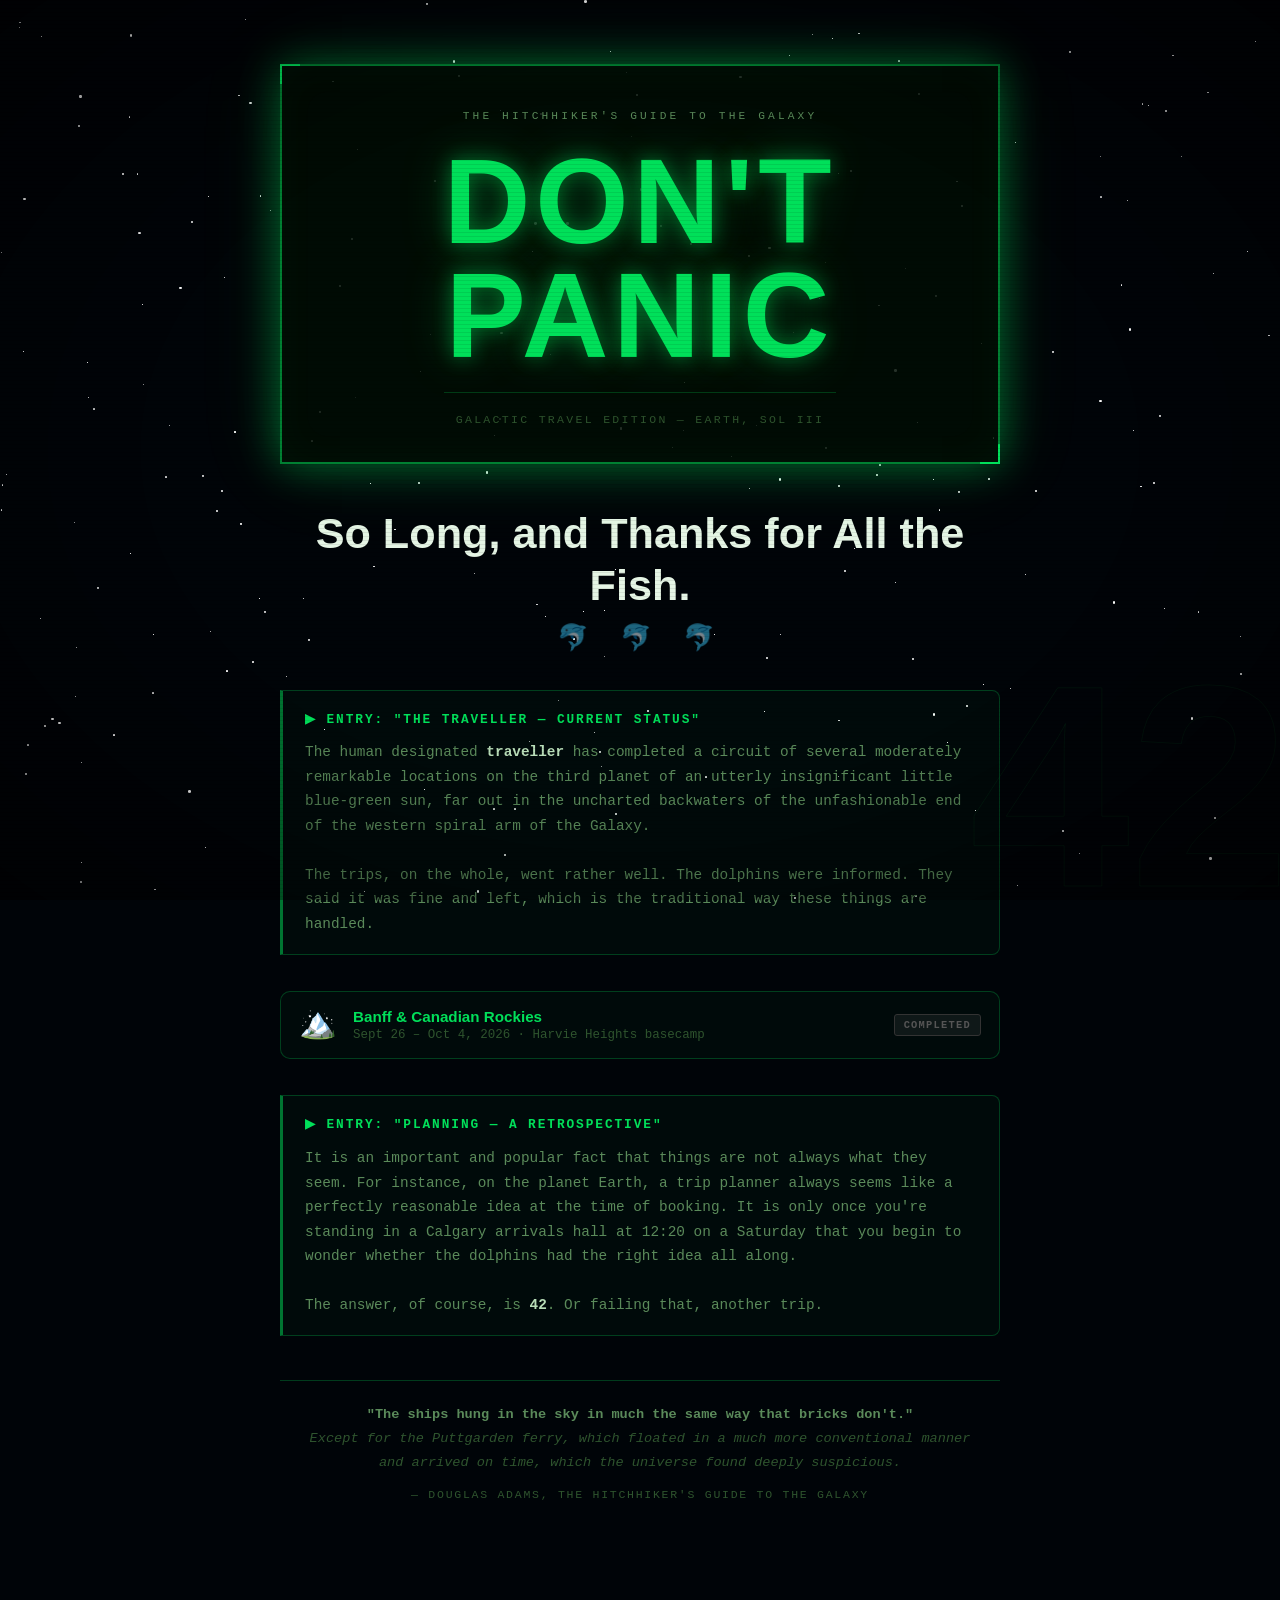
==== commit ec536e65: "Add a farewell page and archive the banff trip" ====
--- a/trips/2026/09/banff.html
+++ b/trips/2026/09/banff.html
@@ -4,185 +4,12 @@
 <meta charset="utf-8">
 <meta name="viewport" content="width=device-width, initial-scale=1, viewport-fit=cover">
 <meta name="theme-color" content="#0e1512">
-<title>🏔️ Banff Trip · Sept 26 – Oct 4</title>
+<title>Banff Trip · Sept 26 – Oct 4</title>
 <link rel="icon" href="data:image/svg+xml,%3Csvg xmlns='http://www.w3.org/2000/svg' viewBox='0 0 100 100'%3E%3Ctext y='.9em' font-size='90'%3E🏔️%3C/text%3E%3C/svg%3E">
 <link rel="preconnect" href="https://fonts.googleapis.com">
 <link rel="preconnect" href="https://fonts.gstatic.com" crossorigin>
 <link href="https://fonts.googleapis.com/css2?family=Fredoka:wght@400;500;600;700&family=Inter:wght@400;500;600;700&display=swap" rel="stylesheet">
-<style>
-  :root{
-    --gold:#e8b04b; --gold-soft:#f4d18a;
-    --teal:#3fb6a8; --teal-soft:#7fd6cc;
-    --pine:#4f9d69; --berry:#d9756b;
-    --radius-xl:28px; --radius-lg:22px; --radius-md:16px; --radius-sm:12px;
-    --shadow:0 10px 30px rgba(0,0,0,.35);
-    --ease:cubic-bezier(.22,1,.36,1);
-  }
-  html[data-theme="dark"]{
-    --bg:#0e1512; --bg-grad1:#12201b; --bg-grad2:#0c1411;
-    --surface:#17211d; --surface-2:#1e2a25; --surface-3:#243029;
-    --text:#eef3f0; --text-dim:#9db0a7; --text-faint:#6f817a;
-    --border:rgba(255,255,255,.08); --border-strong:rgba(255,255,255,.14);
-    --chip:#22302a;
-  }
-  html[data-theme="light"]{
-    --bg:#f4f1e9; --bg-grad1:#eef4ee; --bg-grad2:#f6f2e8;
-    --surface:#ffffff; --surface-2:#f6f6f0; --surface-3:#eef0e8;
-    --text:#1e2a25; --text-dim:#5a6b63; --text-faint:#8a978f;
-    --border:rgba(0,0,0,.08); --border-strong:rgba(0,0,0,.14);
-    --chip:#eef2ec; --shadow:0 10px 30px rgba(60,70,60,.12);
-  }
-  *{box-sizing:border-box;-webkit-tap-highlight-color:transparent}
-  body{
-    margin:0; font-family:'Inter',system-ui,sans-serif; color:var(--text);
-    background:
-      radial-gradient(1200px 600px at 80% -10%, var(--bg-grad1), transparent 60%),
-      radial-gradient(1000px 500px at -10% 10%, var(--bg-grad2), transparent 55%),
-      var(--bg);
-    min-height:100vh; line-height:1.5;
-    padding-bottom:calc(env(safe-area-inset-bottom) + 40px);
-    overflow-x:hidden;
-  }
-  h1,h2,h3,.display{font-family:'Fredoka',sans-serif;font-weight:600;letter-spacing:.2px}
-  a{color:var(--teal-soft)}
-  .wrap{max-width:820px;margin:0 auto;padding:0 16px}
-
-  /* ===== Banner ===== */
-  .banner{
-    position:relative; overflow:hidden; margin:14px 0 8px;
-    border-radius:var(--radius-xl); border:1px solid var(--border);
-    background:linear-gradient(135deg, rgba(63,182,168,.16), rgba(232,176,75,.14));
-    box-shadow:var(--shadow);
-  }
-  .banner .mountains{position:absolute;inset:auto 0 -1px 0;width:100%;height:80px;opacity:.5}
-  .banner-inner{position:relative;padding:20px 20px 26px}
-  .kicker{font-size:.78rem;letter-spacing:.18em;text-transform:uppercase;color:var(--text-dim);font-weight:600}
-  .banner h1{margin:.15em 0 .1em;font-size:clamp(1.5rem,6vw,2.2rem);line-height:1.05;overflow-wrap:anywhere}
-  .banner .sub{color:var(--text-dim);font-size:.95rem}
-  .countdown{display:flex;gap:8px;margin-top:16px;flex-wrap:wrap}
-  .cd-cell{
-    background:var(--surface);border:1px solid var(--border);border-radius:var(--radius-md);
-    padding:10px 12px;min-width:64px;text-align:center;backdrop-filter:blur(6px)
-  }
-  .cd-num{font-family:'Fredoka';font-size:1.7rem;font-weight:700;line-height:1;color:var(--gold-soft)}
-  .cd-lbl{font-size:.62rem;letter-spacing:.12em;text-transform:uppercase;color:var(--text-faint);margin-top:4px}
-  .cd-msg{margin-top:14px;font-family:'Fredoka';font-size:1.1rem;color:var(--teal-soft)}
-  .wx-now{
-    display:inline-flex;align-items:center;gap:8px;margin-top:14px;
-    background:var(--surface);border:1px solid var(--border);border-radius:999px;
-    padding:7px 14px;font-size:.9rem;font-weight:500
-  }
-  .wx-now .emoji{font-size:1.2rem}
-
-  .topbar{display:flex;justify-content:space-between;align-items:center;gap:10px;padding-top:14px}
-  .brand{font-family:'Fredoka';font-weight:600;font-size:1.05rem;display:flex;align-items:center;gap:8px}
-  .toggle{
-    border:1px solid var(--border);background:var(--surface);color:var(--text);
-    border-radius:999px;padding:8px 12px;font-size:1rem;cursor:pointer;transition:transform .2s var(--ease)
-  }
-  .toggle:active{transform:scale(.9)}
-
-  /* ===== Day tabs ===== */
-  .tabs{
-    position:sticky;top:0;z-index:20;margin:6px -16px 0;padding:12px 16px 10px;
-    display:flex;gap:8px;overflow-x:auto;scrollbar-width:none;
-    -webkit-overflow-scrolling:touch;
-    background:linear-gradient(var(--bg), color-mix(in srgb, var(--bg) 82%, transparent));
-    backdrop-filter:blur(10px);
-  }
-  .tabs::-webkit-scrollbar{display:none}
-  .tab{
-    flex:0 0 auto;border:1px solid var(--border);background:var(--surface);
-    border-radius:999px;padding:9px 15px;cursor:pointer;transition:all .25s var(--ease);
-    text-align:center;line-height:1.15;color:var(--text-dim)
-  }
-  .tab .dow{font-family:'Fredoka';font-weight:600;font-size:.9rem;display:block;color:var(--text)}
-  .tab .dt{font-size:.68rem;color:var(--text-faint)}
-  .tab.active{background:linear-gradient(135deg,var(--teal),var(--pine));border-color:transparent;transform:translateY(-1px);box-shadow:0 6px 16px rgba(63,182,168,.35)}
-  .tab.active .dow,.tab.active .dt{color:#08130f}
-  .tab.today::after{content:"•";color:var(--gold);margin-left:5px}
-
-  /* ===== Day view ===== */
-  .day{padding-top:18px;animation:rise .5s var(--ease) both}
-  @keyframes rise{from{opacity:0;transform:translateY(14px)}to{opacity:1;transform:none}}
-  .day-head{
-    display:flex;align-items:flex-start;justify-content:space-between;gap:14px;
-    background:var(--surface);border:1px solid var(--border);border-radius:var(--radius-lg);
-    padding:18px 18px;box-shadow:var(--shadow)
-  }
-  .day-head .emoji{font-size:2.2rem;line-height:1}
-  .day-head>div:first-child{min-width:0}
-  .day-head h2{margin:.1em 0 .15em;font-size:1.35rem;overflow-wrap:anywhere}
-  .day-meta{color:var(--text-dim);font-size:.85rem;font-weight:600;letter-spacing:.04em}
-  .wx-day{flex:0 0 auto;text-align:center;min-width:78px;background:var(--chip);border:1px solid var(--border);border-radius:var(--radius-md);padding:10px 8px}
-  .wx-day .em{font-size:1.5rem;line-height:1}
-  .wx-day .hi{font-family:'Fredoka';font-weight:600;font-size:1rem;margin-top:2px}
-  .wx-day .lo{color:var(--text-faint);font-size:.78rem}
-  .wx-day .pop{color:var(--teal-soft);font-size:.7rem;margin-top:3px}
-  .wx-day.pending .em{opacity:.6}
-  .wx-day .soon{font-size:.62rem;color:var(--text-faint);line-height:1.25;margin-top:2px}
-
-  /* timeline */
-  .timeline{margin-top:16px;position:relative;padding-left:10px}
-  .item{
-    position:relative;display:flex;gap:14px;padding:2px 0 18px;
-    animation:rise .5s var(--ease) both
-  }
-  .item::before{content:"";position:absolute;left:23px;top:44px;bottom:-4px;width:2px;background:var(--border)}
-  .item:last-child::before{display:none}
-  .ic{
-    flex:0 0 46px;width:46px;height:46px;border-radius:14px;display:grid;place-items:center;
-    font-size:1.35rem;background:var(--surface-2);border:1px solid var(--border);z-index:1
-  }
-  .item.tip .ic{background:rgba(232,176,75,.16);border-color:rgba(232,176,75,.4)}
-  .item.warning .ic{background:rgba(217,117,107,.16);border-color:rgba(217,117,107,.45)}
-  .item.decision .ic{background:rgba(63,182,168,.16);border-color:rgba(63,182,168,.4)}
-  .body{flex:1;min-width:0;padding-top:2px}
-  .time{font-family:'Fredoka';font-weight:600;color:var(--gold-soft);font-size:.9rem}
-  .item.tip .time{color:var(--gold-soft)}
-  .ttl{font-weight:600;font-size:1.02rem;margin:1px 0}
-  .desc{color:var(--text-dim);font-size:.9rem;margin-top:3px}
-  .desc em{color:var(--text-faint);font-style:italic}
-  .pills{display:flex;flex-wrap:wrap;gap:6px;margin-top:9px}
-  .pill{background:var(--chip);border:1px solid var(--border);border-radius:999px;padding:4px 11px;font-size:.78rem;color:var(--text-dim);font-weight:500}
-  .pill.b{color:var(--gold-soft)}
-  .trail{
-    display:inline-flex;align-items:center;gap:6px;margin-top:9px;text-decoration:none;
-    background:rgba(79,157,105,.16);border:1px solid rgba(79,157,105,.4);color:var(--teal-soft);
-    border-radius:999px;padding:5px 13px;font-size:.82rem;font-weight:600;transition:transform .2s var(--ease)
-  }
-  .trail:active{transform:scale(.96)}
-
-  .flight-alert{
-    display:flex;align-items:center;gap:10px;flex-wrap:wrap;margin-top:16px;
-    padding:14px 16px;border-radius:var(--radius-lg);font-weight:600;
-    background:linear-gradient(135deg,rgba(232,176,75,.24),rgba(63,182,168,.18));
-    border:1px solid rgba(232,176,75,.5);animation:rise .5s var(--ease) both
-  }
-  .flight-alert .fa-em{font-size:1.4rem;line-height:1}
-  .flight-alert .fa-txt{flex:1;min-width:0}
-  .flight-alert .fa-sub{display:block;font-weight:500;color:var(--text-dim);font-size:.82rem}
-  .flight-alert a{
-    text-decoration:none;background:var(--surface);border:1px solid var(--border);
-    border-radius:999px;padding:7px 14px;font-size:.82rem;font-weight:700;
-    color:var(--gold-soft);white-space:nowrap;transition:transform .2s var(--ease)
-  }
-  .flight-alert a:active{transform:scale(.96)}
-
-  .navrow{display:flex;justify-content:space-between;gap:12px;margin-top:6px}
-  .navbtn{
-    flex:1;border:1px solid var(--border);background:var(--surface);color:var(--text);
-    border-radius:var(--radius-md);padding:13px;cursor:pointer;font-family:'Fredoka';font-weight:500;
-    font-size:.95rem;transition:all .2s var(--ease);display:flex;align-items:center;justify-content:center;gap:8px
-  }
-  .navbtn:active{transform:scale(.97)}
-  .navbtn:disabled{opacity:.35;cursor:default}
-  .navbtn .mini{color:var(--text-faint);font-family:'Inter';font-size:.75rem;font-weight:500}
-
-  footer{text-align:center;color:var(--text-faint);font-size:.8rem;margin-top:30px;padding:0 16px}
-  footer a{color:var(--text-faint)}
-  .progress{color:var(--text-dim);font-size:.8rem;text-align:center;margin-top:16px;font-weight:600;letter-spacing:.04em}
-</style>
+<link rel="stylesheet" href="../../shared/trip.css">
 </head>
 <body>
 <div class="wrap">
@@ -200,7 +27,7 @@
       <div class="cd-msg" id="cdMsg"></div>
       <div class="wx-now" id="wxNow"><span class="emoji">📡</span><span>Fetching mountain weather…</span></div>
     </div>
-    <svg class="mountains" viewBox="0 0 1200 120" preserveAspectRatio="none" aria-hidden="true">
+    <svg class="deco" viewBox="0 0 1200 120" preserveAspectRatio="none" aria-hidden="true">
       <path d="M0,120 L0,70 L180,20 L320,80 L470,30 L640,95 L780,40 L940,90 L1080,35 L1200,80 L1200,120 Z" fill="var(--pine)" opacity=".35"/>
       <path d="M0,120 L0,95 L160,55 L300,100 L460,60 L620,110 L800,70 L980,105 L1120,65 L1200,100 L1200,120 Z" fill="var(--teal)" opacity=".3"/>
     </svg>
@@ -221,8 +48,8 @@
   </footer>
 </div>
 
+<script src="../../shared/trip.js"></script>
 <script>
-// ---------- Trip data ----------
 const TRIP = [
   { dow:"SAT", date:"Sept 26", iso:"2026-09-26", emoji:"🛬", title:"Arrival → Harvie Heights → Canmore",
     loc:{name:"Canmore", lat:51.089, lon:-115.359},
@@ -235,7 +62,29 @@
       {kind:"cafe", title:"Eclipse Coffee Roasters", desc:"Railway Ave location, if we need a caffeine hit."},
       {kind:"food", time:"Dinner", title:"Rocky Mountain Flatbread Co."},
     ]},
-  { dow:"SUN", date:"Sept 27", iso:"2026-09-27", emoji:"💧", title:"Johnston Canyon → Banff",
+  { dow:"SUN", date:"Sept 27", iso:"2026-09-27", emoji:"🛣️", title:"Icefields Parkway Road Trip",
+    loc:{name:"Columbia Icefield", lat:52.19, lon:-117.22},
+    items:[
+      {kind:"wake", time:"~08:30", title:"Leave the Airbnb"},
+      {kind:"view", title:"Stop 1 — Bow Lake", desc:"~09:15. Short walk around the lake & viewpoints. Map to Crowfoot Glacier Viewpoint."},
+      {kind:"hike", time:"10:00–11:00", title:"Stop 2 — Peyto Lake Panorama", dist:"1.6 mi", dur:"0.5–1h", trail:"https://www.alltrails.com/trail/canada/alberta/peyto-lake-panorama-overlook"},
+      {kind:"stop", time:"~12:00", title:"Stop 3 — Saskatchewan River Crossing", desc:"Lunch / fuel / bathroom at The Crossing gas station. Bring food from Canmore. Map to Howse Pass Viewpoint."},
+      {kind:"view", time:"13:30–15:00", title:"Stop 4 — Columbia Icefield", desc:"See the Athabasca Glacier. The Skywalk is $49 CAD per person."},
+      {kind:"drive", time:"~15:00", title:"Turn around → Harvie Heights", dur:"2.5–3h + stops"},
+      {kind:"food", time:"18:00–19:00", title:"Dinner in Canmore", desc:"The Grizzly Paw Pub — casual."},
+      {kind:"tip", title:"Check conditions that morning", desc:"Parks Canada road/trail conditions for snow before you commit."},
+    ]},
+  { dow:"MON", date:"Sept 28", iso:"2026-09-28", emoji:"🚡", title:"Banff + Gondola",
+    loc:{name:"Banff", lat:51.178, lon:-115.571},
+    items:[
+      {kind:"hike", time:"09:30–12:00", title:"Tunnel Mountain Summit", dist:"2.9 mi", dur:"1.5–2h", trail:"https://www.alltrails.com/trail/canada/alberta/tunnel-mountain-summit"},
+      {kind:"home", time:"12:30", title:"Back to the Airbnb + lunch"},
+      {kind:"drive", time:"~15:30", title:"Head to Banff Gondola"},
+      {kind:"warning", title:"Gondola parking is limited", desc:"Figure this out ahead of time. #TODO"},
+      {kind:"gondola", time:"16:00–18:30", title:"Banff Gondola", desc:"Ride up → summit boardwalk → viewpoints → soak in the mountains.", link:"https://www.banffjaspercollection.com/attractions/banff-gondola/tickets/", linkLabel:"🎟️ Buy tickets ↗"},
+      {kind:"food", time:"Dinner", title:"Mumbai Local Indian Cuisine"},
+    ]},
+  { dow:"TUE", date:"Sept 29", iso:"2026-09-29", emoji:"💧", title:"Johnston Canyon → Banff",
     loc:{name:"Banff", lat:51.178, lon:-115.571},
     items:[
       {kind:"wake", time:"08:30", title:"Leave Harvie Heights", desc:"After breakfast at home."},
@@ -248,28 +97,6 @@
       {kind:"activity", time:"15:00–17:00", title:"Wander Banff / chill"},
       {kind:"food", time:"Dinner", title:"The Bison Restaurant & Terrace", desc:"Pricey — or keep it casual at Three Bears Brewery & Restaurant."},
       {kind:"drive", time:"~18:30", title:"Back to Harvie Heights", dur:"~20 min"},
-    ]},
-  { dow:"MON", date:"Sept 28", iso:"2026-09-28", emoji:"🚡", title:"Banff + Gondola",
-    loc:{name:"Banff", lat:51.178, lon:-115.571},
-    items:[
-      {kind:"hike", time:"09:30–12:00", title:"Tunnel Mountain Summit", dist:"2.9 mi", dur:"1.5–2h", trail:"https://www.alltrails.com/trail/canada/alberta/tunnel-mountain-summit"},
-      {kind:"home", time:"12:30", title:"Back to the Airbnb + lunch"},
-      {kind:"drive", time:"~15:30", title:"Head to Banff Gondola"},
-      {kind:"warning", title:"Gondola parking is limited", desc:"Figure this out ahead of time. #TODO"},
-      {kind:"gondola", time:"16:00–18:30", title:"Banff Gondola", desc:"Ride up → summit boardwalk → viewpoints → soak in the mountains."},
-      {kind:"food", time:"Dinner", title:"Mumbai Local Indian Cuisine"},
-    ]},
-  { dow:"TUE", date:"Sept 29", iso:"2026-09-29", emoji:"🛣️", title:"Icefields Parkway Road Trip",
-    loc:{name:"Columbia Icefield", lat:52.19, lon:-117.22},
-    items:[
-      {kind:"wake", time:"~08:30", title:"Leave the Airbnb"},
-      {kind:"view", title:"Stop 1 — Bow Lake", desc:"~09:15. Short walk around the lake & viewpoints. Map to Crowfoot Glacier Viewpoint."},
-      {kind:"hike", time:"10:00–11:00", title:"Stop 2 — Peyto Lake Panorama", dist:"1.6 mi", dur:"0.5–1h", trail:"https://www.alltrails.com/trail/canada/alberta/peyto-lake-panorama-overlook"},
-      {kind:"stop", time:"~12:00", title:"Stop 3 — Saskatchewan River Crossing", desc:"Lunch / fuel / bathroom at The Crossing gas station. Bring food from Canmore. Map to Howse Pass Viewpoint."},
-      {kind:"view", time:"13:30–15:00", title:"Stop 4 — Columbia Icefield", desc:"See the Athabasca Glacier. The Skywalk is $49 CAD per person."},
-      {kind:"drive", time:"~15:00", title:"Turn around → Harvie Heights", dur:"2.5–3h + stops"},
-      {kind:"food", time:"18:00–19:00", title:"Dinner in Canmore", desc:"The Grizzly Paw Pub — casual."},
-      {kind:"tip", title:"Check conditions that morning", desc:"Parks Canada road/trail conditions for snow before you commit."},
     ]},
   { dow:"WED", date:"Sept 30", iso:"2026-09-30", emoji:"🌲", title:"Yoho National Park",
     loc:{name:"Emerald Lake", lat:51.443, lon:-116.528},
@@ -322,179 +149,22 @@
     ]},
 ];
 
-const ICONS={drive:"🚗",hike:"🥾",food:"🍽️",cafe:"☕",shop:"🛒",walk:"🚶",view:"🏔️",activity:"✨",tip:"💡",warning:"⚠️",decision:"🤔",gondola:"🚡",wake:"⏰",home:"🏠",plane:"✈️",stop:"⛽",lake:"🏞️"};
-const TRIP_START = new Date("2026-09-26T00:00:00-06:00");
-let active = 0;
-// iOS Universal Links (alltrails.com/trail/* opens the AllTrails app if installed)
-// fire reliably only on a same-tab navigation, so avoid target="_blank" there.
-const isIOS = /iP(hone|ad|od)/.test(navigator.userAgent) ||
-  (navigator.platform === "MacIntel" && navigator.maxTouchPoints > 1);
-const TRAIL_TARGET = isIOS ? "_self" : "_blank";
-
-// ---------- Weather ----------
-function wmo(code){
-  const m={0:["☀️","Clear"],1:["🌤️","Mostly clear"],2:["⛅","Partly cloudy"],3:["☁️","Overcast"],
-    45:["🌫️","Fog"],48:["🌫️","Rime fog"],51:["🌦️","Light drizzle"],53:["🌦️","Drizzle"],55:["🌦️","Heavy drizzle"],
-    56:["🌧️","Freezing drizzle"],57:["🌧️","Freezing drizzle"],61:["🌧️","Light rain"],63:["🌧️","Rain"],65:["🌧️","Heavy rain"],
-    66:["🌧️","Freezing rain"],67:["🌧️","Freezing rain"],71:["🌨️","Light snow"],73:["🌨️","Snow"],75:["❄️","Heavy snow"],
-    77:["🌨️","Snow grains"],80:["🌦️","Showers"],81:["🌦️","Showers"],82:["⛈️","Heavy showers"],85:["🌨️","Snow showers"],
-    86:["❄️","Snow showers"],95:["⛈️","Thunderstorm"],96:["⛈️","Storm + hail"],99:["⛈️","Storm + hail"]};
-  return m[code]||["🌡️","—"];
-}
-async function loadWeather(){
-  const lats=TRIP.map(d=>d.loc.lat).join(",");
-  const lons=TRIP.map(d=>d.loc.lon).join(",");
-  const url=`https://api.open-meteo.com/v1/forecast?latitude=${lats}&longitude=${lons}`+
-    `&daily=weather_code,temperature_2m_max,temperature_2m_min,precipitation_probability_max`+
-    `&current=temperature_2m,weather_code&timezone=America%2FEdmonton&forecast_days=16`;
-  try{
-    const res=await fetch(url); const data=await res.json();
-    const arr=Array.isArray(data)?data:[data];
-    // Banner: current at basecamp (day 0 / Canmore)
-    const now=arr[0]?.current;
-    if(now){const [em,txt]=wmo(now.weather_code);
-      document.getElementById("wxNow").innerHTML=
-        `<span class="emoji">${em}</span><span>Canmore now · <b>${Math.round(now.temperature_2m)}°C</b> · ${txt}</span>`;}
-    // Per-day
-    TRIP.forEach((d,i)=>{
-      const day=arr[i]?.daily; if(!day) return;
-      const idx=day.time.indexOf(d.iso);
-      d.wx = idx>=0 ? {
-        code:day.weather_code[idx], hi:Math.round(day.temperature_2m_max[idx]),
-        lo:Math.round(day.temperature_2m_min[idx]), pop:day.precipitation_probability_max[idx]
-      } : null;
-      d.wxLoaded=true;
-    });
-    // Update only the visible weather chip — re-rendering the whole day here
-    // would replay the intro animation and look like a page refresh.
-    const chip=document.querySelector("#dayView .wx-day");
-    if(chip) chip.outerHTML=wxBox(TRIP[active]);
-  }catch(e){
-    document.getElementById("wxNow").innerHTML=`<span class="emoji">🌐</span><span>Weather unavailable offline</span>`;
-  }
+// Redirect to farewell page if the trip is over, unless ?itinerary=1 is set.
+if(!new URLSearchParams(location.search).has("itinerary") &&
+   new Date() > new Date("2026-10-05T00:00:00-06:00")){
+  window.location.replace("../../../farewell.html");
 }
 
-// ---------- Render ----------
-function wxBox(d){
-  if(!d.wxLoaded) return `<div class="wx-day pending"><div class="em">⏳</div><div class="soon">loading…</div></div>`;
-  if(!d.wx) return `<div class="wx-day pending"><div class="em">🔮</div><div class="soon">forecast unlocks ~16 days out</div></div>`;
-  const [em]=wmo(d.wx.code);
-  return `<div class="wx-day"><div class="em">${em}</div><div class="hi">${d.wx.hi}°</div>`+
-    `<div class="lo">low ${d.wx.lo}°</div>`+(d.wx.pop!=null?`<div class="pop">💧${d.wx.pop}%</div>`:``)+`</div>`;
-}
-function renderTabs(){
-  const t=document.getElementById("tabs");
-  const todayIso=new Date().toISOString().slice(0,10);
-  t.innerHTML=TRIP.map((d,i)=>
-    `<button class="tab ${i===active?'active':''} ${d.iso===todayIso?'today':''}" data-i="${i}">
-      <span class="dow">${d.dow}</span><span class="dt">${d.date}</span></button>`).join("");
-  t.querySelectorAll(".tab").forEach(b=>b.onclick=()=>select(+b.dataset.i));
-  const a=t.querySelector(".tab.active"); if(a) a.scrollIntoView({inline:"center",block:"nearest",behavior:"smooth"});
-}
-function renderDay(i){
-  const d=TRIP[i];
-  const items=d.items.map((it,n)=>{
-    const stats=[it.dist&&`<span class="pill b">📏 ${it.dist}</span>`,it.dur&&`<span class="pill">⏱️ ${it.dur}</span>`].filter(Boolean).join("");
-    const trail=it.trail?`<a class="trail" href="${it.trail}" target="${TRAIL_TARGET}" rel="noopener">🥾 AllTrails ↗</a>`:"";
-    const track=it.track?`<a class="trail" href="${it.track}" target="_blank" rel="noopener">🛰️ Live status ↗</a>`:"";
-    return `<div class="item ${it.kind}" style="animation-delay:${n*45}ms">
-      <div class="ic">${ICONS[it.kind]||"✨"}</div>
-      <div class="body">
-        ${it.time?`<div class="time">${it.time}</div>`:""}
-        <div class="ttl">${it.title}</div>
-        ${it.desc?`<div class="desc">${it.desc}</div>`:""}
-        ${stats?`<div class="pills">${stats}</div>`:""}
-        ${trail}${track}
-      </div></div>`;
-  }).join("");
-  // Flight-day callout: only when the loaded date is this day's flight day.
-  const flight=d.items.find(it=>it.kind==="plane"&&it.track);
-  const isToday=d.iso===new Date().toISOString().slice(0,10);
-  const flightAlert=(flight&&isToday)?
-    `<div class="flight-alert"><span class="fa-em">✈️</span>
-       <span class="fa-txt">Flight day — safe travels!
-         <span class="fa-sub">Tap for today's live departure/arrival status.</span></span>
-       <a href="${flight.track}" target="_blank" rel="noopener">Live status ↗</a>
-     </div>`:"";
-  document.getElementById("dayView").innerHTML=
-    `<div class="day" key="${i}">
-      <div class="day-head">
-        <div><div class="day-meta">DAY ${i+1} · ${d.dow} · ${d.date}</div>
-          <h2>${d.emoji} ${d.title}</h2></div>
-        ${wxBox(d)}
-      </div>
-      ${flightAlert}
-      <div class="timeline">${items}</div>
-    </div>`;
-  // nav labels
-  const prev=TRIP[i-1], next=TRIP[i+1];
-  const pb=document.getElementById("prevBtn"), nb=document.getElementById("nextBtn");
-  pb.disabled=!prev; nb.disabled=!next;
-  pb.querySelector(".pdow").textContent=prev?prev.dow:"Start";
-  pb.querySelector(".pdate").textContent=prev?prev.date:"";
-  nb.querySelector(".ndow").textContent=next?next.dow:"End";
-  nb.querySelector(".ndate").textContent=next?next.date:"";
-  document.getElementById("progress").textContent=`Day ${i+1} of ${TRIP.length}`;
-}
-function scrollToDay(){
-  // Can't anchor to the sticky tabs (they're already pinned at top:0, so
-  // scrollIntoView no-ops). Instead scroll the day content into view and let
-  // scroll-margin-top reserve space for the sticky bar — no offset math.
-  const view=document.getElementById("dayView");
-  view.style.scrollMarginTop=document.getElementById("tabs").offsetHeight+"px";
-  view.scrollIntoView({behavior:"smooth",block:"start"});
-}
-function updateURL(){
-  // Short, index-based deep link, e.g. ?i=0 for day 1. replaceState keeps
-  // refresh on the same day without cluttering history.
-  try{ history.replaceState(null,"","?i="+active); }catch(e){}
-}
-function select(i){
-  active=Math.max(0,Math.min(TRIP.length-1,i));
-  renderTabs(); renderDay(active); scrollToDay(); updateURL();
-}
-
-// ---------- Countdown ----------
-function tick(){
-  const now=new Date(), diff=TRIP_START-now;
-  const cd=document.getElementById("countdown"), msg=document.getElementById("cdMsg");
-  if(diff<=0){
-    const end=new Date("2026-10-05T00:00:00-06:00");
-    cd.style.display="none";
-    msg.textContent = now<end ? "🎉 The adventure is happening RIGHT NOW!" : "🏔️ That was one for the books.";
-    return;
-  }
-  const d=Math.floor(diff/864e5), h=Math.floor(diff/36e5)%24, m=Math.floor(diff/6e4)%60, s=Math.floor(diff/1e3)%60;
-  const cell=(n,l)=>`<div class="cd-cell"><div class="cd-num">${String(n).padStart(2,"0")}</div><div class="cd-lbl">${l}</div></div>`;
-  cd.innerHTML=cell(d,"days")+cell(h,"hrs")+cell(m,"min")+cell(s,"sec");
-  msg.textContent=`⛰️ ${d} sleep${d===1?"":"s"} until the mountains!`;
-}
-
-// ---------- Theme ----------
-const tgl=document.getElementById("themeToggle");
-function setTheme(t){document.documentElement.dataset.theme=t;tgl.textContent=t==="dark"?"🌙":"☀️";localStorage.setItem("banff-theme",t);}
-tgl.onclick=()=>setTheme(document.documentElement.dataset.theme==="dark"?"light":"dark");
-setTheme(localStorage.getItem("banff-theme")||"dark");
-
-// ---------- Nav + swipe ----------
-document.getElementById("prevBtn").onclick=()=>select(active-1);
-document.getElementById("nextBtn").onclick=()=>select(active+1);
-document.addEventListener("keydown",e=>{if(e.key==="ArrowLeft")select(active-1);if(e.key==="ArrowRight")select(active+1);});
-let tx=0;
-const mv=document.getElementById("dayView");
-mv.addEventListener("touchstart",e=>tx=e.changedTouches[0].clientX,{passive:true});
-mv.addEventListener("touchend",e=>{const dx=e.changedTouches[0].clientX-tx;if(Math.abs(dx)>60)select(active+(dx<0?1:-1));},{passive:true});
-
-// ---------- Boot ----------
-// Priority: ?i= param → today (if in trip) → day 1.
-(function initDay(){
-  const p=parseInt(new URLSearchParams(location.search).get("i"),10);
-  if(Number.isInteger(p)&&p>=0&&p<TRIP.length){active=p;return;}
-  const todayIso=new Date().toISOString().slice(0,10);
-  const idx=TRIP.findIndex(d=>d.iso===todayIso);
-  active=idx>=0?idx:0;
-})();
-renderTabs(); renderDay(active); updateURL(); tick(); setInterval(tick,1000); loadWeather();
+initTrip(TRIP, {
+  themeKey: "banff-theme",
+  tripStart: new Date("2026-09-26T00:00:00-06:00"),
+  tripEnd:   new Date("2026-10-05T00:00:00-06:00"),
+  weatherTZ: "America/Edmonton",
+  wxLabel:   "Canmore",
+  countdownMsg: d => `⛰️ ${d} sleep${d===1?"":"s"} until the mountains!`,
+  inTripMsg:    "🎉 The adventure is happening RIGHT NOW!",
+  afterTripMsg: "🏔️ That was one for the books.",
+});
 </script>
 </body>
 </html>
--- a/trips/shared/trip.css
+++ b/trips/shared/trip.css
@@ -0,0 +1,172 @@
+:root{
+  --gold:#e8b04b; --gold-soft:#f4d18a;
+  --teal:#3fb6a8; --teal-soft:#7fd6cc;
+  --pine:#4f9d69; --berry:#d9756b;
+  --radius-xl:28px; --radius-lg:22px; --radius-md:16px; --radius-sm:12px;
+  --shadow:0 10px 30px rgba(0,0,0,.35);
+  --ease:cubic-bezier(.22,1,.36,1);
+}
+html[data-theme="dark"]{
+  --bg:#0e1512; --bg-grad1:#12201b; --bg-grad2:#0c1411;
+  --surface:#17211d; --surface-2:#1e2a25; --surface-3:#243029;
+  --text:#eef3f0; --text-dim:#9db0a7; --text-faint:#6f817a;
+  --border:rgba(255,255,255,.08); --border-strong:rgba(255,255,255,.14);
+  --chip:#22302a;
+}
+html[data-theme="light"]{
+  --bg:#f4f1e9; --bg-grad1:#eef4ee; --bg-grad2:#f6f2e8;
+  --surface:#ffffff; --surface-2:#f6f6f0; --surface-3:#eef0e8;
+  --text:#1e2a25; --text-dim:#5a6b63; --text-faint:#8a978f;
+  --border:rgba(0,0,0,.08); --border-strong:rgba(0,0,0,.14);
+  --chip:#eef2ec; --shadow:0 10px 30px rgba(60,70,60,.12);
+}
+*{box-sizing:border-box;-webkit-tap-highlight-color:transparent}
+body{
+  margin:0; font-family:'Inter',system-ui,sans-serif; color:var(--text);
+  background:
+    radial-gradient(1200px 600px at 80% -10%, var(--bg-grad1), transparent 60%),
+    radial-gradient(1000px 500px at -10% 10%, var(--bg-grad2), transparent 55%),
+    var(--bg);
+  min-height:100vh; line-height:1.5;
+  padding-bottom:calc(env(safe-area-inset-bottom) + 40px);
+  overflow-x:hidden;
+}
+h1,h2,h3,.display{font-family:'Fredoka',sans-serif;font-weight:600;letter-spacing:.2px}
+a{color:var(--teal-soft)}
+.wrap{max-width:820px;margin:0 auto;padding:0 16px}
+
+/* ===== Banner ===== */
+.banner{
+  position:relative; overflow:hidden; margin:14px 0 8px;
+  border-radius:var(--radius-xl); border:1px solid var(--border);
+  background:linear-gradient(135deg, rgba(63,182,168,.16), rgba(232,176,75,.14));
+  box-shadow:var(--shadow);
+}
+.banner .deco{position:absolute;inset:auto 0 -1px 0;width:100%;height:80px;opacity:.5}
+.banner-inner{position:relative;padding:20px 20px 26px}
+.kicker{font-size:.78rem;letter-spacing:.18em;text-transform:uppercase;color:var(--text-dim);font-weight:600}
+.banner h1{margin:.15em 0 .1em;font-size:clamp(1.5rem,6vw,2.2rem);line-height:1.05;overflow-wrap:anywhere}
+.banner .sub{color:var(--text-dim);font-size:.95rem}
+.countdown{display:flex;gap:8px;margin-top:16px;flex-wrap:wrap}
+.cd-cell{
+  background:var(--surface);border:1px solid var(--border);border-radius:var(--radius-md);
+  padding:10px 12px;min-width:64px;text-align:center;backdrop-filter:blur(6px)
+}
+.cd-num{font-family:'Fredoka';font-size:1.7rem;font-weight:700;line-height:1;color:var(--gold-soft)}
+.cd-lbl{font-size:.62rem;letter-spacing:.12em;text-transform:uppercase;color:var(--text-faint);margin-top:4px}
+.cd-msg{margin-top:14px;font-family:'Fredoka';font-size:1.1rem;color:var(--teal-soft)}
+.wx-now{
+  display:inline-flex;align-items:center;gap:8px;margin-top:14px;
+  background:var(--surface);border:1px solid var(--border);border-radius:999px;
+  padding:7px 14px;font-size:.9rem;font-weight:500
+}
+.wx-now .emoji{font-size:1.2rem}
+
+.topbar{display:flex;justify-content:space-between;align-items:center;gap:10px;padding-top:14px}
+.brand{font-family:'Fredoka';font-weight:600;font-size:1.05rem;display:flex;align-items:center;gap:8px}
+.toggle{
+  border:1px solid var(--border);background:var(--surface);color:var(--text);
+  border-radius:999px;padding:8px 12px;font-size:1rem;cursor:pointer;transition:transform .2s var(--ease)
+}
+.toggle:active{transform:scale(.9)}
+
+/* ===== Day tabs ===== */
+.tabs{
+  position:sticky;top:0;z-index:20;margin:6px -16px 0;padding:12px 16px 10px;
+  display:flex;gap:8px;overflow-x:auto;scrollbar-width:none;
+  -webkit-overflow-scrolling:touch;
+  background:linear-gradient(var(--bg), color-mix(in srgb, var(--bg) 82%, transparent));
+  backdrop-filter:blur(10px);
+}
+.tabs::-webkit-scrollbar{display:none}
+.tab{
+  flex:0 0 auto;border:1px solid var(--border);background:var(--surface);
+  border-radius:999px;padding:9px 15px;cursor:pointer;transition:all .25s var(--ease);
+  text-align:center;line-height:1.15;color:var(--text-dim)
+}
+.tab .dow{font-family:'Fredoka';font-weight:600;font-size:.9rem;display:block;color:var(--text)}
+.tab .dt{font-size:.68rem;color:var(--text-faint)}
+.tab.active{background:linear-gradient(135deg,var(--teal),var(--pine));border-color:transparent;transform:translateY(-1px);box-shadow:0 6px 16px rgba(63,182,168,.35)}
+.tab.active .dow,.tab.active .dt{color:#08130f}
+.tab.today::after{content:"•";color:var(--gold);margin-left:5px}
+
+/* ===== Day view ===== */
+.day{padding-top:18px;animation:rise .5s var(--ease) both}
+@keyframes rise{from{opacity:0;transform:translateY(14px)}to{opacity:1;transform:none}}
+.day-head{
+  display:flex;align-items:flex-start;justify-content:space-between;gap:14px;
+  background:var(--surface);border:1px solid var(--border);border-radius:var(--radius-lg);
+  padding:18px 18px;box-shadow:var(--shadow)
+}
+.day-head .emoji{font-size:2.2rem;line-height:1}
+.day-head>div:first-child{min-width:0}
+.day-head h2{margin:.1em 0 .15em;font-size:1.35rem;overflow-wrap:anywhere}
+.day-meta{color:var(--text-dim);font-size:.85rem;font-weight:600;letter-spacing:.04em}
+.wx-day{flex:0 0 auto;text-align:center;min-width:78px;background:var(--chip);border:1px solid var(--border);border-radius:var(--radius-md);padding:10px 8px}
+.wx-day .em{font-size:1.5rem;line-height:1}
+.wx-day .hi{font-family:'Fredoka';font-weight:600;font-size:1rem;margin-top:2px}
+.wx-day .lo{color:var(--text-faint);font-size:.78rem}
+.wx-day .pop{color:var(--teal-soft);font-size:.7rem;margin-top:3px}
+.wx-day.pending .em{opacity:.6}
+.wx-day .soon{font-size:.62rem;color:var(--text-faint);line-height:1.25;margin-top:2px}
+
+/* timeline */
+.timeline{margin-top:16px;position:relative;padding-left:10px}
+.item{
+  position:relative;display:flex;gap:14px;padding:2px 0 18px;
+  animation:rise .5s var(--ease) both
+}
+.item::before{content:"";position:absolute;left:23px;top:44px;bottom:-4px;width:2px;background:var(--border)}
+.item:last-child::before{display:none}
+.ic{
+  flex:0 0 46px;width:46px;height:46px;border-radius:14px;display:grid;place-items:center;
+  font-size:1.35rem;background:var(--surface-2);border:1px solid var(--border);z-index:1
+}
+.item.tip .ic{background:rgba(232,176,75,.16);border-color:rgba(232,176,75,.4)}
+.item.warning .ic{background:rgba(217,117,107,.16);border-color:rgba(217,117,107,.45)}
+.item.decision .ic{background:rgba(63,182,168,.16);border-color:rgba(63,182,168,.4)}
+.body{flex:1;min-width:0;padding-top:2px}
+.time{font-family:'Fredoka';font-weight:600;color:var(--gold-soft);font-size:.9rem}
+.item.tip .time{color:var(--gold-soft)}
+.ttl{font-weight:600;font-size:1.02rem;margin:1px 0}
+.desc{color:var(--text-dim);font-size:.9rem;margin-top:3px}
+.desc em{color:var(--text-faint);font-style:italic}
+.pills{display:flex;flex-wrap:wrap;gap:6px;margin-top:9px}
+.pill{background:var(--chip);border:1px solid var(--border);border-radius:999px;padding:4px 11px;font-size:.78rem;color:var(--text-dim);font-weight:500}
+.pill.b{color:var(--gold-soft)}
+.trail{
+  display:inline-flex;align-items:center;gap:6px;margin-top:9px;text-decoration:none;
+  background:rgba(79,157,105,.16);border:1px solid rgba(79,157,105,.4);color:var(--teal-soft);
+  border-radius:999px;padding:5px 13px;font-size:.82rem;font-weight:600;transition:transform .2s var(--ease)
+}
+.trail:active{transform:scale(.96)}
+
+.flight-alert{
+  display:flex;align-items:center;gap:10px;flex-wrap:wrap;margin-top:16px;
+  padding:14px 16px;border-radius:var(--radius-lg);font-weight:600;
+  background:linear-gradient(135deg,rgba(232,176,75,.24),rgba(63,182,168,.18));
+  border:1px solid rgba(232,176,75,.5);animation:rise .5s var(--ease) both
+}
+.flight-alert .fa-em{font-size:1.4rem;line-height:1}
+.flight-alert .fa-txt{flex:1;min-width:0}
+.flight-alert .fa-sub{display:block;font-weight:500;color:var(--text-dim);font-size:.82rem}
+.flight-alert a{
+  text-decoration:none;background:var(--surface);border:1px solid var(--border);
+  border-radius:999px;padding:7px 14px;font-size:.82rem;font-weight:700;
+  color:var(--gold-soft);white-space:nowrap;transition:transform .2s var(--ease)
+}
+.flight-alert a:active{transform:scale(.96)}
+
+.navrow{display:flex;justify-content:space-between;gap:12px;margin-top:6px}
+.navbtn{
+  flex:1;border:1px solid var(--border);background:var(--surface);color:var(--text);
+  border-radius:var(--radius-md);padding:13px;cursor:pointer;font-family:'Fredoka';font-weight:500;
+  font-size:.95rem;transition:all .2s var(--ease);display:flex;align-items:center;justify-content:center;gap:8px
+}
+.navbtn:active{transform:scale(.97)}
+.navbtn:disabled{opacity:.35;cursor:default}
+.navbtn .mini{color:var(--text-faint);font-family:'Inter';font-size:.75rem;font-weight:500}
+
+footer{text-align:center;color:var(--text-faint);font-size:.8rem;margin-top:30px;padding:0 16px}
+footer a{color:var(--text-faint)}
+.progress{color:var(--text-dim);font-size:.8rem;text-align:center;margin-top:16px;font-weight:600;letter-spacing:.04em}
